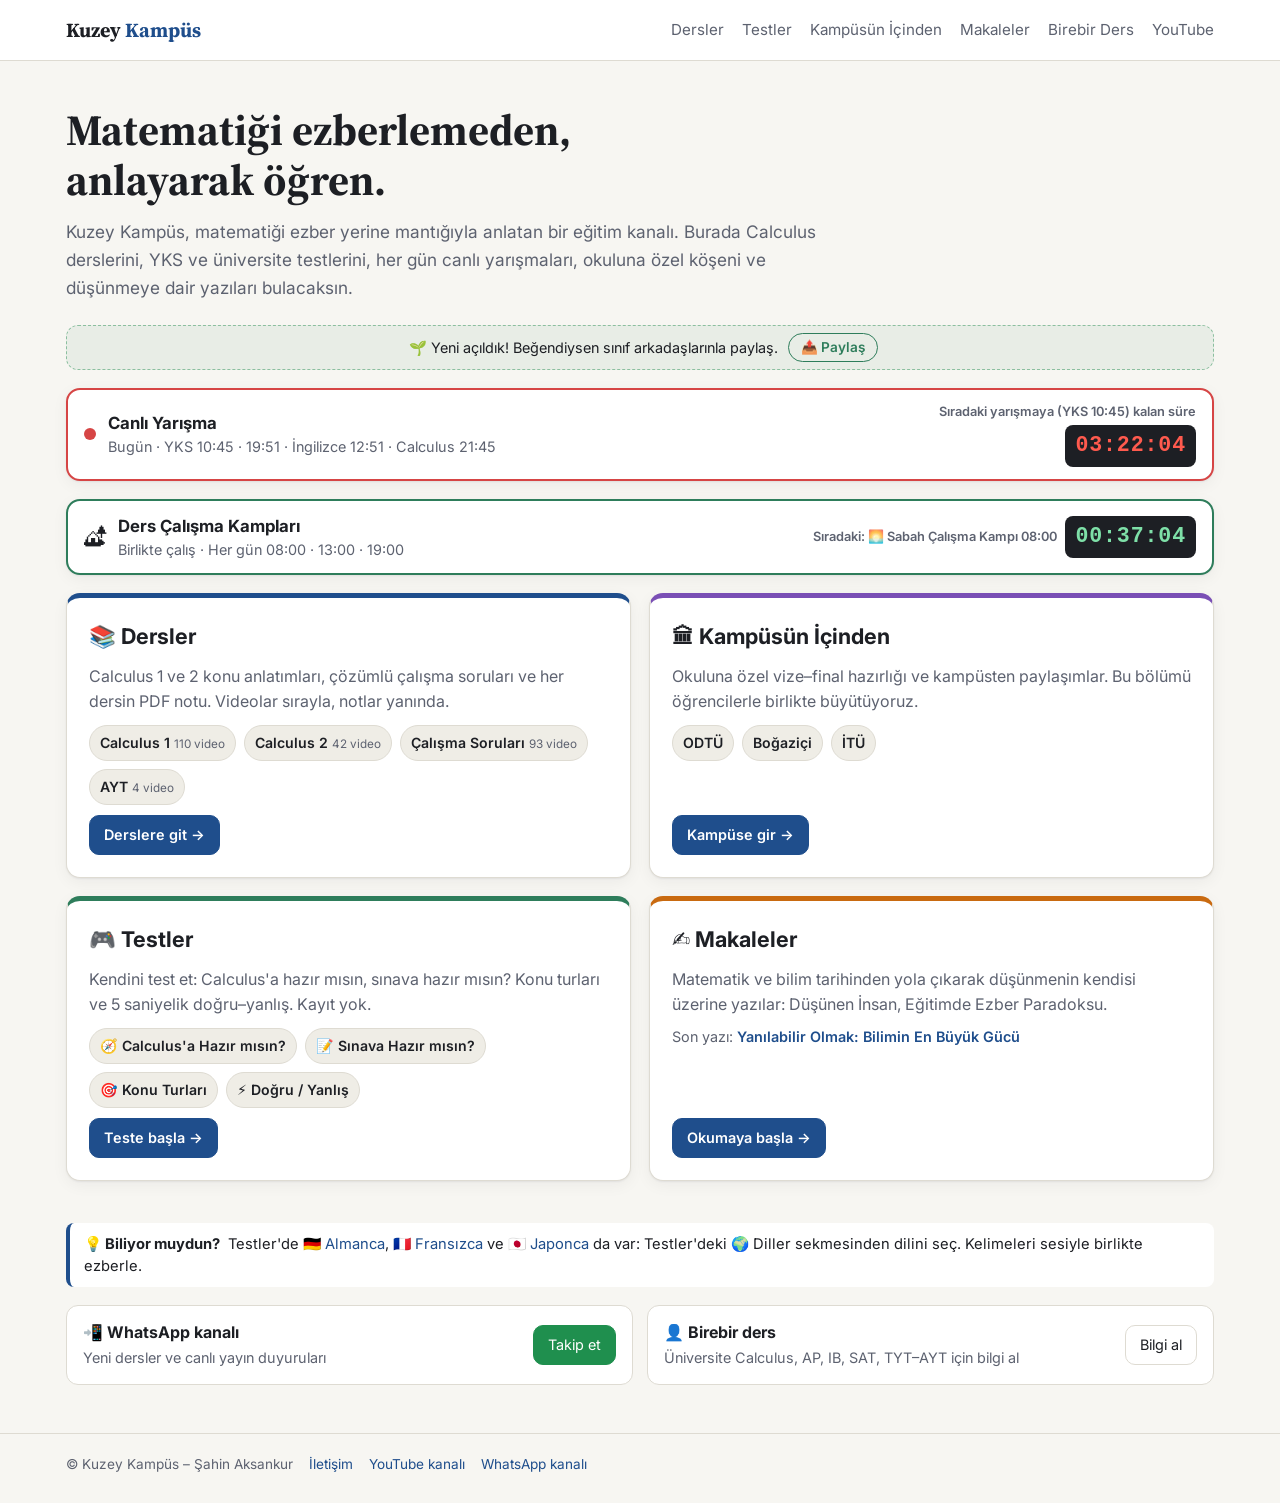
==== index.html @ 6cb47317 "YKS İşçi ve Havuz Problemleri yayında (40'ar soru, 7'şer Doğru/Yanlış) Co-Authored-By: Claude Opus 5" ====
<!doctype html>
<html lang="tr">
<head>
  <meta charset="utf-8">
  <meta name="viewport" content="width=device-width, initial-scale=1">
  <title>Kuzey Kampüs – Matematiği Anlayarak Öğren</title>
  <meta name="description" content="Matematiği ezberlemeden, anlayarak öğren. Calculus 1 ve 2 konu anlatımları ve ders notları, YKS ve üniversite testleri, her gün canlı yarışmalar.">
  <link rel="preconnect" href="https://fonts.googleapis.com">
  <link rel="preconnect" href="https://fonts.gstatic.com" crossorigin>
  <link href="https://fonts.googleapis.com/css2?family=Inter:wght@400;600;700&family=Source+Serif+4:wght@600;700&display=swap" rel="stylesheet">
  <link rel="stylesheet" href="assets/style.css?v=202611281031">
</head>
<body>
  <header class="topbar">
    <div class="wrap">
      <a class="brand" href="index.html">Kuzey <span>Kampüs</span></a>
      <nav class="nav">
        <a href="dersler.html">Dersler</a>
        <a href="oyun.html">Testler</a>
        <a href="kampus.html"><span class="nav-uzun">Kampüsün İçinden</span><span class="nav-kisa">Kampüs</span></a>
        <a href="makaleler.html">Makaleler</a>
        <a href="iletisim.html">Birebir Ders</a>
        <a data-yt href="#" target="_blank" rel="noopener" class="nav-yt">YouTube</a>
      </nav>
    </div>
  </header>

  <main class="wrap">
    <section class="ana-ozet">
      <h1>Matematiği ezberlemeden,<br>anlayarak öğren.</h1>
      <p>Kuzey Kampüs, matematiği ezber yerine mantığıyla anlatan bir eğitim kanalı. Burada Calculus derslerini, YKS ve üniversite testlerini, her gün canlı yarışmaları, okuluna özel köşeni ve düşünmeye dair yazıları bulacaksın.</p>
    </section>

    <div class="davet-serit">
      <span>🌱 Yeni açıldık! Beğendiysen sınıf arkadaşlarınla paylaş.</span>
      <button type="button" class="davet-paylas" data-paylas="https://kuzeykampuscalculus.com/" data-paylas-metin="Kuzey Kampüs: matematiği ezberlemeden, anlayarak öğren. Dersler, testler ve her gün canlı yarışma.">📤 Paylaş</button>
    </div>

    <a class="canli-serit" href="canli.html" data-canli-serit hidden></a>
    <a class="kamp-serit" href="kamp.html" data-kamp-serit hidden></a>

    <div class="ana-bolumler">
      <section class="ana-bolum" style="--renk:#1f4e8c">
        <h2>📚 Dersler</h2>
        <p>Calculus 1 ve 2 konu anlatımları, çözümlü çalışma soruları ve her dersin PDF notu. Videolar sırayla, notlar yanında.</p>
        <div class="ana-baglar" id="ana-dersler">
          <a href="ders.html?liste=calc1">Calculus 1</a><a href="ders.html?liste=calc2">Calculus 2</a><a href="ders.html?liste=calc1-soru">Çalışma Soruları</a>
        </div>
        <a class="btn primary" href="dersler.html">Derslere git →</a>
      </section>
      <section class="ana-bolum" style="--renk:#7a4fb5">
        <h2>🏛 Kampüsün İçinden</h2>
        <p>Okuluna özel vize–final hazırlığı ve kampüsten paylaşımlar. Bu bölümü öğrencilerle birlikte büyütüyoruz.</p>
        <div class="ana-baglar"><a href="kampus.html">ODTÜ</a><a href="kampus.html">Boğaziçi</a><a href="kampus.html">İTÜ</a></div>
        <a class="btn primary" href="kampus.html">Kampüse gir →</a>
      </section>
      <section class="ana-bolum" style="--renk:#2e7d5b">
        <h2>🎮 Testler</h2>
        <p>Kendini test et: Calculus'a hazır mısın, sınava hazır mısın? Konu turları ve 5 saniyelik doğru–yanlış. Kayıt yok.</p>
        <div class="ana-baglar"><a href="oyun.html">🧭 Calculus'a Hazır mısın?</a><a href="oyun.html">📝 Sınava Hazır mısın?</a><a href="oyun.html">🎯 Konu Turları</a><a href="oyun.html#dy-tum">⚡ Doğru / Yanlış</a></div>
        <a class="btn primary" href="oyun.html">Teste başla →</a>
      </section>
      <section class="ana-bolum" style="--renk:#c96a10">
        <h2>✍️ Makaleler</h2>
        <p>Matematik ve bilim tarihinden yola çıkarak düşünmenin kendisi üzerine yazılar: Düşünen İnsan, Eğitimde Ezber Paradoksu.</p>
        <p class="ana-son">Son yazı: <a href="makaleler/dusunen-insan-13.html">Yanılabilir Olmak: Bilimin En Büyük Gücü</a></p>
        <a class="btn primary" href="makaleler.html">Okumaya başla →</a>
      </section>
    </div>

    <p class="ipucu" data-ipucu hidden></p>

    <div class="ana-alt">
      <div class="ana-mini" data-wa-kanal-kutu hidden>
        <div><strong>📲 WhatsApp kanalı</strong><p>Yeni dersler ve canlı yayın duyuruları</p></div>
        <a class="btn wa" data-wa-kanal href="#" target="_blank" rel="noopener">Takip et</a>
      </div>
      <div class="ana-mini">
        <div><strong>👤 Birebir ders</strong><p>Üniversite Calculus, AP, IB, SAT, TYT–AYT için bilgi al</p></div>
        <a class="btn" href="iletisim.html">Bilgi al</a>
      </div>
    </div>
  </main>

  <footer>
    <div class="wrap">
      <span>© Kuzey Kampüs – Şahin Aksankur</span>
      <span class="sayac" data-sayac hidden aria-hidden="true">👁 <span></span></span>
      <a href="iletisim.html">İletişim</a>
      <a data-yt href="#" target="_blank" rel="noopener">YouTube kanalı</a>
      <a data-wa-kanal href="#" target="_blank" rel="noopener" hidden>WhatsApp kanalı</a>
    </div>
  </footer>

  <script src="assets/config.js?v=202611281031"></script>
  <script src="assets/app.js?v=202611281031"></script>
  <script src="assets/canli-takvim.js?v=202611281031"></script>
  <script src="assets/kamp-takvim.js?v=202611281031"></script>
  <!-- Ziyaretçi sayımı: GoatCounter (çerezsiz, kişisel veri yok; yerelde saymaz) -->
  <script data-goatcounter="https://kuzeykampus.goatcounter.com/count" async src="//gc.zgo.at/count.js"></script>
</body>
</html>
---- assets/style.css ----
:root {
  --bg: #f7f6f2;
  --surface: #ffffff;
  --surface-2: #efede6;
  --text: #1d1f24;
  --muted: #5d6270;
  --border: #dedbd2;
  --accent: #1f4e8c;
  --accent-soft: #e3ebf6;
  --accent-text: #ffffff;
  --radius: 14px;
  --shadow: 0 1px 2px rgba(20, 24, 33, 0.06), 0 4px 16px rgba(20, 24, 33, 0.05);
  --font: "Inter", system-ui, -apple-system, "Segoe UI", Roboto, sans-serif;
  --serif: "Source Serif 4", Georgia, serif;
}

@media (prefers-color-scheme: dark) {
  :root:not([data-theme="light"]) {
    --bg: #14161b;
    --surface: #1c1f26;
    --surface-2: #252932;
    --text: #e8e9ec;
    --muted: #9aa0ad;
    --border: #2f343e;
    --accent: #7fa8e6;
    --accent-soft: #233149;
    --accent-text: #0f1420;
    --shadow: none;
  }
}

* { box-sizing: border-box; }

html, body { margin: 0; }

body {
  background: var(--bg);
  color: var(--text);
  font-family: var(--font);
  font-size: 16px;
  line-height: 1.55;
  -webkit-font-smoothing: antialiased;
}

a { color: var(--accent); text-decoration: none; }
a:hover { text-decoration: underline; }

.wrap { max-width: 1180px; margin: 0 auto; padding: 0 16px; }

/* Üst menü */
.topbar {
  border-bottom: 1px solid var(--border);
  background: var(--surface);
  position: sticky; top: 0; z-index: 10;
}
.topbar .wrap { display: flex; align-items: center; gap: 16px; height: 60px; }
.brand { font-family: var(--serif); font-weight: 700; font-size: 1.25rem; color: var(--text); }
.brand:hover { text-decoration: none; }
.brand span { color: var(--accent); }
.nav { margin-left: auto; display: flex; gap: 18px; font-size: 0.95rem; }
.nav a { color: var(--muted); }
.nav a:hover, .nav a.active { color: var(--text); text-decoration: none; }

/* Ana sayfa */
.hero { padding: 56px 0 32px; }
.hero h1 { font-family: var(--serif); font-size: clamp(2rem, 4vw, 2.8rem); line-height: 1.15; margin: 0 0 12px; }
.hero p { color: var(--muted); font-size: 1.1rem; max-width: 640px; margin: 0; }

.section-title { font-size: 0.8rem; letter-spacing: 0.08em; text-transform: uppercase; color: var(--muted); margin: 32px 0 12px; }

.cards { display: grid; grid-template-columns: repeat(auto-fill, minmax(260px, 1fr)); gap: 16px; padding-bottom: 48px; }
.card {
  display: flex; flex-direction: column; gap: 8px;
  background: var(--surface); border: 1px solid var(--border); border-radius: var(--radius);
  padding: 20px; box-shadow: var(--shadow); color: var(--text);
}
a.card:hover { text-decoration: none; border-color: var(--accent); }
.card h3 { margin: 0; font-size: 1.15rem; }
.card p { margin: 0; color: var(--muted); font-size: 0.95rem; }
.card .meta { margin-top: auto; padding-top: 8px; font-size: 0.85rem; color: var(--muted); }
.card.soon { opacity: 0.6; }
.badge {
  align-self: flex-start; font-size: 0.75rem; font-weight: 600; padding: 2px 8px; border-radius: 999px;
  background: var(--accent-soft); color: var(--accent);
}

/* Ders sayfası */
.course-head { padding: 28px 0 16px; }
.course-head h1 { font-family: var(--serif); margin: 0 0 6px; font-size: clamp(1.5rem, 3vw, 2rem); }
.course-head p { margin: 0; color: var(--muted); }

.layout { display: grid; grid-template-columns: minmax(0, 1fr) 360px; gap: 24px; padding-bottom: 48px; align-items: start; }
@media (max-width: 900px) { .layout { grid-template-columns: minmax(0, 1fr); } }

.player {
  position: relative; width: 100%; aspect-ratio: 16 / 9; background: #000; border-radius: var(--radius); overflow: hidden;
}
.player iframe { position: absolute; inset: 0; width: 100%; height: 100%; border: 0; }

.now { margin: 16px 0 8px; }
.now h2 { margin: 0 0 4px; font-size: 1.2rem; line-height: 1.35; }
.now .sub { color: var(--muted); font-size: 0.9rem; }

.controls { display: flex; gap: 8px; flex-wrap: wrap; margin: 12px 0 20px; }
.btn {
  display: inline-flex; align-items: center; gap: 6px; border: 1px solid var(--border); background: var(--surface);
  color: var(--text); border-radius: 10px; padding: 8px 14px; font: inherit; font-size: 0.9rem; cursor: pointer;
}
.btn:hover { border-color: var(--accent); text-decoration: none; }
.btn:disabled { opacity: 0.4; cursor: default; }
.btn.primary { background: var(--accent); color: var(--accent-text); border-color: var(--accent); }

.pdf-box { background: var(--surface); border: 1px solid var(--border); border-radius: var(--radius); overflow: hidden; }
.pdf-box header { display: flex; align-items: center; gap: 8px; padding: 12px 16px; border-bottom: 1px solid var(--border); flex-wrap: wrap; }
.pdf-box header strong { margin-right: auto; }
.pdf-frame { width: 100%; height: 75vh; min-height: 420px; border: 0; display: block; background: var(--surface-2); }
.pdf-view { overflow-y: auto; padding: 12px; -webkit-overflow-scrolling: touch; }
@media (max-width: 600px) { .pdf-view { padding: 6px; height: 70vh; min-height: 360px; } }
.pdf-page { background: #fff; margin: 0 auto 12px; max-width: 900px; box-shadow: 0 1px 3px rgba(0,0,0,.12); }
.pdf-page canvas { display: block; width: 100%; height: auto; }
.pdf-loading { padding: 24px 16px; color: var(--muted); }
.pdf-empty { padding: 24px 16px; color: var(--muted); }
.tab { border: 1px solid var(--border); background: transparent; color: var(--muted); border-radius: 8px; padding: 4px 10px; font: inherit; font-size: 0.85rem; cursor: pointer; }
.tab.active { background: var(--accent-soft); color: var(--accent); border-color: transparent; }

.sidebar { background: var(--surface); border: 1px solid var(--border); border-radius: var(--radius); overflow: hidden; position: sticky; top: 76px; }
@media (max-width: 900px) { .sidebar { position: static; } }
.sidebar .search { padding: 12px; border-bottom: 1px solid var(--border); }
.sidebar input {
  width: 100%; padding: 9px 12px; border-radius: 10px; border: 1px solid var(--border);
  background: var(--bg); color: var(--text); font: inherit; font-size: 0.95rem;
}
.sidebar .count { font-size: 0.8rem; color: var(--muted); margin-top: 8px; }
.list { list-style: none; margin: 0; padding: 0; max-height: calc(100vh - 220px); overflow-y: auto; }
@media (max-width: 900px) { .list { max-height: 420px; } }
.list li button {
  width: 100%; text-align: left; display: grid; grid-template-columns: 34px 1fr; gap: 8px; align-items: start;
  background: transparent; border: 0; border-bottom: 1px solid var(--border); padding: 10px 12px;
  color: var(--text); font: inherit; font-size: 0.9rem; cursor: pointer; line-height: 1.4;
}
.list li button:hover { background: var(--surface-2); }
.list li button.active { background: var(--accent-soft); }
.list .num { color: var(--muted); font-variant-numeric: tabular-nums; font-size: 0.8rem; padding-top: 2px; }
.list .pdf-dot { display: inline-block; margin-left: 6px; font-size: 0.7rem; color: var(--accent); font-weight: 600; }

.notice { background: var(--surface); border: 1px dashed var(--border); border-radius: var(--radius); padding: 24px; color: var(--muted); margin-bottom: 48px; }

/* İletişim sayfası */
.cards.services { padding-bottom: 8px; }
.contact-layout { display: grid; grid-template-columns: minmax(0, 1fr) 320px; gap: 24px; padding-bottom: 56px; align-items: start; }
@media (max-width: 900px) { .contact-layout { grid-template-columns: minmax(0, 1fr); } }
.contact-form { background: var(--surface); border: 1px solid var(--border); border-radius: var(--radius); padding: 24px; display: grid; gap: 16px; box-shadow: var(--shadow); }
.contact-form .row { display: grid; grid-template-columns: 1fr 1fr; gap: 16px; }
@media (max-width: 600px) { .contact-form .row { grid-template-columns: 1fr; } }
.contact-form label { display: grid; gap: 6px; font-size: 0.9rem; font-weight: 600; }
.contact-form input, .contact-form select, .contact-form textarea {
  width: 100%; padding: 10px 12px; border-radius: 10px; border: 1px solid var(--border);
  background: var(--bg); color: var(--text); font: inherit; font-weight: 400; font-size: 0.95rem;
}
.contact-form textarea { resize: vertical; }
.contact-form input:focus, .contact-form select:focus, .contact-form textarea:focus { outline: 2px solid var(--accent); outline-offset: 1px; border-color: transparent; }
.btn.big { justify-self: start; padding: 11px 20px; font-size: 1rem; font-weight: 600; }
.form-note { margin: 0; font-size: 0.85rem; color: var(--muted); }
.form-error { margin: 0; color: #c0392b; font-size: 0.9rem; }
.contact-side { display: grid; gap: 16px; }
.btn.wa { background: #1f8f4e; border-color: #1f8f4e; color: #fff; align-self: flex-start; margin-top: 4px; }

.cta { background: var(--accent-soft); border-radius: var(--radius); padding: 24px; display: flex; gap: 16px; align-items: center; justify-content: space-between; flex-wrap: wrap; margin-bottom: 48px; }
.cta h3 { margin: 0 0 4px; }
.cta p { margin: 0; color: var(--muted); }
.cta.wa-cta { margin-bottom: 16px; }
.btn.wa.big { margin-top: 0; align-self: center; }
[hidden] { display: none !important; }

footer { border-top: 1px solid var(--border); color: var(--muted); font-size: 0.85rem; }
footer .wrap { padding-top: 20px; padding-bottom: 28px; display: flex; gap: 16px; flex-wrap: wrap; }

/* Yazılar: liste sayfası */
.series-wrap { display: grid; gap: 12px; max-width: 820px; padding-bottom: 56px; }
.series { background: var(--surface); border: 1px solid var(--border); border-radius: var(--radius); box-shadow: var(--shadow); overflow: hidden; scroll-margin-top: 76px; }
.series summary { display: flex; align-items: center; gap: 12px; padding: 18px 20px; cursor: pointer; list-style: none; }
.series summary::-webkit-details-marker { display: none; }
.series summary::after { content: ""; width: 9px; height: 9px; border-right: 2px solid var(--muted); border-bottom: 2px solid var(--muted); transform: rotate(45deg); margin: -4px 4px 0 0; transition: transform 0.15s; }
.series[open] summary::after { transform: rotate(225deg); margin-top: 4px; }
.series summary:hover { background: var(--surface-2); }
.series summary:focus-visible { outline: 2px solid var(--accent); outline-offset: -2px; }
.series-name { font-family: var(--serif); font-weight: 700; font-size: 1.2rem; }
.series-count { margin-left: auto; font-size: 0.85rem; color: var(--muted); white-space: nowrap; }
.series-desc { margin: 0; padding: 0 20px 12px; color: var(--muted); font-size: 0.95rem; }
.series-list { list-style: none; margin: 0; padding: 0; border-top: 1px solid var(--border); }
.series-list a { display: grid; grid-template-columns: 44px minmax(0, 1fr) auto; gap: 10px; align-items: baseline; padding: 12px 20px; border-bottom: 1px solid var(--border); color: var(--text); }
.series-list li:last-child a { border-bottom: 0; }
.series-list a:hover { background: var(--surface-2); text-decoration: none; }
.series-list .num { color: var(--muted); font-variant-numeric: tabular-nums; font-size: 0.85rem; }
.series-list .t { font-weight: 600; }
.series-list .d { color: var(--muted); font-size: 0.85rem; white-space: nowrap; }
@media (max-width: 600px) {
  .series-list a { grid-template-columns: 36px minmax(0, 1fr); }
  .series-list .d { grid-column: 2; }
}

/* Yazılar: yazı sayfası */
.article { max-width: 700px; margin: 0 auto; padding: 40px 0 56px; }
.article-series { font-size: 0.8rem; letter-spacing: 0.08em; text-transform: uppercase; font-weight: 600; }
.article-head h1 { font-family: var(--serif); font-size: clamp(1.9rem, 4.5vw, 2.6rem); line-height: 1.15; margin: 10px 0 12px; text-wrap: balance; }
.article-meta { color: var(--muted); font-size: 0.9rem; margin: 0 0 32px; padding-bottom: 24px; border-bottom: 1px solid var(--border); }
.prose { font-family: var(--serif); font-size: 1.15rem; line-height: 1.75; }
.prose p { margin: 0 0 1.1em; }
.prose h2 { font-family: var(--font); font-size: 1.35rem; line-height: 1.3; margin: 2em 0 0.7em; }
.prose h3 { font-family: var(--font); font-size: 1.05rem; line-height: 1.4; margin: 1.6em 0 0.6em; }
.prose blockquote { margin: 1.2em 0; padding: 4px 0 4px 20px; border-left: 3px solid var(--accent); font-style: italic; }
.prose blockquote p { margin: 0; }
.prose ul, .prose ol { margin: 0 0 1.1em; padding-left: 1.4em; }
.prose li { margin: 0.2em 0; }
.prose strong { font-weight: 700; }
.article-origin { color: var(--muted); font-size: 0.9rem; margin: 40px 0 0; padding-top: 20px; border-top: 1px solid var(--border); }
.related { margin-top: 20px; background: var(--accent-soft); border-radius: var(--radius); padding: 16px 20px; display: grid; gap: 4px; }
.related-label { font-size: 0.8rem; color: var(--muted); text-transform: uppercase; letter-spacing: 0.06em; }
.related a { font-weight: 600; }
.prevnext { display: grid; grid-template-columns: 1fr 1fr; gap: 12px; margin-top: 24px; }
.pn { display: grid; gap: 2px; border: 1px solid var(--border); border-radius: var(--radius); padding: 14px 16px; background: var(--surface); color: var(--text); font-weight: 600; font-size: 0.95rem; }
.pn span { color: var(--muted); font-weight: 400; font-size: 0.8rem; }
.pn.next { text-align: right; }
.pn:hover { border-color: var(--accent); text-decoration: none; }
@media (max-width: 600px) { .prevnext { grid-template-columns: 1fr; } .pn.next { text-align: left; } }

/* Dar ekranda menü: marka üstte, bağlantılar altta tek satır */
.brand, .nav a { white-space: nowrap; }
@media (max-width: 600px) {
  .topbar .wrap { flex-wrap: wrap; height: auto; padding-top: 10px; gap: 4px 16px; }
  .nav { margin-left: 0; width: 100%; gap: 8px; justify-content: space-between; overflow-x: auto; padding-bottom: 10px; font-size: 0.9rem; }
}

/* Makaleler: yazar katmanı (iç içe akordiyon) */
.author { background: var(--surface); border: 1px solid var(--border); border-radius: var(--radius); box-shadow: var(--shadow); overflow: hidden; scroll-margin-top: 76px; }
.author > summary { display: flex; align-items: center; gap: 12px; padding: 20px; cursor: pointer; list-style: none; }
.author > summary::-webkit-details-marker { display: none; }
.author > summary::after { content: ""; width: 10px; height: 10px; border-right: 2px solid var(--muted); border-bottom: 2px solid var(--muted); transform: rotate(45deg); margin: -4px 4px 0 0; transition: transform 0.15s; }
.author[open] > summary::after { transform: rotate(225deg); margin-top: 4px; }
.author > summary:hover { background: var(--surface-2); }
.author > summary:focus-visible { outline: 2px solid var(--accent); outline-offset: -2px; }
.author-name { font-family: var(--serif); font-weight: 700; font-size: 1.4rem; }
.author-series { display: grid; gap: 10px; padding: 0 12px 12px; border-top: 1px solid var(--border); padding-top: 12px; background: var(--bg); }
.author-series .series { box-shadow: none; }
.series-empty { margin: 0; padding: 14px 20px 18px; border-top: 1px solid var(--border); color: var(--muted); font-size: 0.95rem; }

/* Oyun */
.oyun { padding-bottom: 56px; }
button.card.oyun-konu { font: inherit; text-align: left; cursor: pointer; }
button.card.oyun-konu:hover { border-color: var(--accent); }
.oyun-toplam { color: var(--muted); margin: 4px 0 24px; }
#oyun-giris .section-title:first-of-type { margin-top: 8px; }
.oyun-toplam:empty { display: none; }
#oyun-soru, #oyun-sonuc { max-width: 720px; margin: 0 auto; padding-top: 28px; }
.oyun-ust { display: flex; justify-content: space-between; gap: 12px; flex-wrap: wrap; color: var(--muted); font-size: 0.95rem; }
.oyun-puan strong { color: var(--accent); }
.oyun-bar { height: 6px; background: var(--surface-2); border-radius: 999px; margin: 10px 0 18px; overflow: hidden; }
.oyun-bar > div { height: 100%; width: 0; background: var(--accent); transition: width 0.3s; }
.oyun-kart { background: var(--surface); border: 1px solid var(--border); border-radius: var(--radius); box-shadow: var(--shadow); padding: 24px; display: grid; gap: 16px; }
.oyun-metin { font-size: clamp(1.25rem, 4.5vw, 1.6rem); line-height: 1.5; margin: 0; font-weight: 600; overflow-wrap: anywhere; }
.oyun-metin sub, .oyun-secenek sub { font-size: 0.65em; }
.oyun-secenekler { display: grid; gap: 10px; }
.oyun-secenek {
  font: inherit; font-size: 1.1rem; text-align: left; padding: 14px 16px; border-radius: 12px; cursor: pointer;
  border: 2px solid var(--border); background: var(--bg); color: var(--text); line-height: 1.4; overflow-wrap: anywhere;
}
.oyun-secenek:hover:not(:disabled) { border-color: var(--accent); }
.oyun-secenek:disabled { cursor: default; opacity: 0.6; }
.oyun-secenek.dogru { border-color: #2e8b57; background: rgba(46, 139, 87, 0.12); opacity: 1; }
.oyun-secenek.yanlis { border-color: #c0392b; background: rgba(192, 57, 43, 0.10); opacity: 1; }
.oyun-aciklama { margin: 0; padding: 12px 14px; border-radius: 10px; line-height: 1.5; }
.oyun-aciklama.iyi { background: rgba(46, 139, 87, 0.12); }
.oyun-aciklama.kotu { background: var(--accent-soft); }
.oyun-sonuc { text-align: center; justify-items: center; }
.oyun-sonuc p { margin: 0; }
.oyun-sonuc-baslik { font-family: var(--serif); font-size: 1.8rem; font-weight: 700; }
.oyun-sonuc-puan { font-size: 1.4rem; color: var(--muted); }
.oyun-sonuc-puan strong { font-size: 3.2rem; color: var(--accent); }
.oyun-rekor { color: var(--accent); font-weight: 600; }
.oyun-rekor:empty { display: none; }
.oyun-dugmeler { display: flex; gap: 10px; flex-wrap: wrap; justify-content: center; margin-top: 8px; }
.oyun-ust { align-items: center; }
.oyun-sure {
  min-width: 52px; height: 52px; border-radius: 999px; display: inline-flex; align-items: center; justify-content: center;
  font-size: 1.5rem; font-weight: 700; font-variant-numeric: tabular-nums; color: var(--accent);
  background: var(--accent-soft); border: 2px solid var(--accent);
}
.oyun-sure.uyari { color: #fff; background: #e67e22; border-color: #e67e22; animation: oyun-yanip 0.6s steps(2, start) infinite; }
.oyun-sure.az { color: #fff; background: #c0392b; border-color: #c0392b; animation: oyun-yanip 0.4s steps(2, start) infinite; }
@keyframes oyun-yanip { to { opacity: 0.35; } }
@media (prefers-reduced-motion: reduce) { .oyun-sure.uyari, .oyun-sure.az { animation: none; } }
.oyun-seviyeler { display: grid; grid-template-columns: repeat(3, minmax(0, 1fr)); gap: 10px; max-width: 560px; }
.oyun-seviye {
  font: inherit; cursor: pointer; display: grid; gap: 2px; justify-items: center; padding: 12px 8px; border-radius: 12px;
  border: 2px solid var(--border); background: var(--surface); color: var(--text);
}
.oyun-seviye span { font-size: 0.85rem; color: var(--muted); }
.oyun-seviye:hover { border-color: var(--accent); }
.oyun-seviye.secili { border-color: var(--accent); background: var(--accent-soft); }
.oyun-seviye.secili strong { color: var(--accent); }
.oyun-kacan { margin-top: 20px; display: grid; gap: 12px; }
.oyun-kacan h3 { margin: 0; font-size: 1.1rem; }
.oyun-kacan-soru { background: var(--surface); border: 1px solid var(--border); border-radius: 12px; padding: 14px 16px; display: grid; gap: 6px; }
.oyun-kacan-soru p { margin: 0; line-height: 1.5; }
.oyun-kacan-soru .s { font-weight: 600; }
.oyun-kacan-soru .a { color: var(--muted); font-size: 0.95rem; }
.oyun-kacan-soru .etiket { font-size: 0.75rem; font-weight: 600; padding: 2px 8px; border-radius: 999px; background: rgba(192, 57, 43, 0.12); color: #c0392b; margin-left: 4px; }
.oyun-ust { flex-wrap: nowrap; }
.oyun-ust > span:first-child { flex: 1 1 auto; min-width: 0; }
@media (max-width: 380px) { .oyun-ust { font-size: 0.85rem; gap: 8px; } .oyun-sure { min-width: 44px; height: 44px; font-size: 1.25rem; } }
.sinir { display: inline-flex; flex-direction: column; vertical-align: middle; font-size: 0.65em; line-height: 1.05; margin: 0 2px 0 1px; text-align: left; }
.sinir sup { font-size: 0.75em; }
.sinir .alt { order: 2; } .sinir .ust { order: 1; }
.nav-kisa { display: none; }
@media (max-width: 840px) { .nav-uzun { display: none; } .nav-kisa { display: inline; } }
.cta.oyun-cta { margin-bottom: 16px; border: 2px solid var(--accent); background: var(--surface); }
.cta.oyun-cta h3 { font-size: 1.25rem; }
.oyun-bolum-not { color: var(--muted); margin: -4px 0 14px; max-width: 640px; }
#oyun-bolumler { padding-bottom: 8px; }
.oyun-bolum { border-left: 4px solid var(--accent); }

/* Oyun: ⚡ Doğru / Yanlış */
.dy-tum { flex-direction: row; align-items: center; justify-content: space-between; gap: 12px; border: 2px dashed #e67e22; margin-bottom: 16px; }
.dy-tum p { margin: 2px 0 0; }
.btn.dy { background: #fff4e5; border-color: #e67e22; color: #a35400; font-weight: 600; justify-content: center; }
.btn.dy:hover { border-color: #c96a10; }
.oyun-bolum-dugmeler { display: grid; grid-template-columns: 1fr 1fr; gap: 8px; margin-top: 4px; }
.oyun-bolum-dugmeler .btn { justify-content: center; font-weight: 600; padding: 10px 8px; }
.oyun-bolum h3 { margin-top: 2px; }
#dy-soru { max-width: 720px; margin: 0 auto; padding-top: 28px; }
.dy-seri { font-weight: 700; color: #c0392b; }
.dy-kart {
  background: var(--surface); border: 2px solid var(--border); border-radius: var(--radius); box-shadow: var(--shadow);
  min-height: 190px; display: grid; place-items: center; padding: 20px; text-align: center; transition: background 0.15s, border-color 0.15s;
}
.dy-kart.yesil { background: rgba(46, 139, 87, 0.16); border-color: #2e8b57; }
.dy-kart.kirmizi { background: rgba(192, 57, 43, 0.14); border-color: #c0392b; }
.dy-ifade { margin: 0; font-size: clamp(1.4rem, 6vw, 1.9rem); font-weight: 700; line-height: 1.4; overflow-wrap: anywhere; }
.dy-ifade sub { font-size: 0.55em; }
.dy-not { min-height: 2.9em; margin: 10px 0 0; text-align: center; font-weight: 700; }
.dy-not.iyi { color: #2e8b57; } .dy-not.kotu { color: #c0392b; }
.dy-dugmeler { display: grid; grid-template-columns: 1fr 1fr; gap: 12px; margin-top: 10px; }
.dy-dugmeler button { font: inherit; font-size: 1.25rem; font-weight: 700; padding: 22px 8px; border-radius: 16px; border: 2px solid; cursor: pointer; touch-action: manipulation; }
.dy-dugmeler button:disabled { opacity: 0.5; cursor: default; }
/* Doğru / Yanlış düğmeleri renksiz: yeşil ve kırmızı sadece cevaptan sonra kartta görünür */
.dy-dugmeler .dy-d, .dy-dugmeler .dy-y { background: var(--surface); border-color: var(--border); color: var(--text); }
.dy-dugmeler .dy-d:hover:not(:disabled), .dy-dugmeler .dy-y:hover:not(:disabled) { border-color: var(--accent); }
.dy-dugmeler button.secildi { opacity: 1; border-color: var(--accent); border-width: 3px; }
@media (prefers-color-scheme: dark) { :root:not([data-theme="light"]) .btn.dy { background: #3a2a14; color: #f5b971; } }
.dy-alt { text-align: center; color: var(--muted); font-size: 0.9rem; margin: 12px 0 0; }

/* Oyun: dört test türü şeridi */
.oyun-hero { padding: 32px 0 20px; }
.serit { display: grid; grid-template-columns: 270px minmax(0, 1fr); gap: 14px; align-items: stretch; margin-bottom: 18px; }
.tur { border-radius: var(--radius); padding: 18px; color: #fff; display: flex; flex-direction: column; gap: 6px; }
.tur h2 { margin: 0; font-size: 1.2rem; line-height: 1.3; }
.tur p { margin: 0; opacity: 0.93; font-size: 0.92rem; line-height: 1.45; }
.tur .ozellik { margin-top: auto; font-size: 0.82rem; font-weight: 600; background: rgba(255, 255, 255, 0.2); border-radius: 999px; padding: 3px 10px; align-self: flex-start; }
.t0 { background: #6c4ab6; } .t1 { background: #1f4e8c; } .t2 { background: #2e7d5b; } .t3 { background: #c96a10; }
.secenekler { display: grid; grid-template-columns: repeat(auto-fill, minmax(160px, 1fr)); gap: 10px; align-content: start; }
.sec {
  background: var(--surface); border: 2px solid var(--border); border-radius: 12px; padding: 10px 12px;
  display: flex; flex-direction: column; gap: 2px; text-align: left; font: inherit; color: var(--text); cursor: pointer; min-height: 74px;
}
.sec small { color: var(--muted); font-size: 0.78rem; font-weight: 600; }
.sec strong { font-size: 0.98rem; line-height: 1.3; }
.sec .skor, .giris-kart .skor { color: var(--muted); font-size: 0.78rem; margin-top: 2px; display: block; }
.sec:hover { border-color: var(--accent); }
.s1 { border-left: 5px solid #1f4e8c; } .s2 { border-left: 5px solid #2e7d5b; } .s3 { border-left: 5px solid #c96a10; }
.giris-kart {
  background: var(--surface); border: 2px solid var(--border); border-left: 5px solid #6c4ab6; border-radius: 12px;
  padding: 14px 16px; display: flex; align-items: center; justify-content: space-between; gap: 14px; flex-wrap: wrap;
}
.giris-kart p { margin: 4px 0 0; color: var(--muted); font-size: 0.92rem; max-width: 560px; line-height: 1.45; }
.btn.hazirlik-btn { background: #6c4ab6; border-color: #6c4ab6; color: #fff; font-weight: 600; }
.perde[hidden] { display: none !important; }
.perde { position: fixed; inset: 0; z-index: 50; background: rgba(20, 22, 27, 0.55); display: grid; place-items: center; padding: 16px; }
.panel { background: var(--surface); color: var(--text); width: 100%; max-width: 460px; border-radius: 18px; padding: 20px; display: grid; gap: 12px; box-shadow: 0 10px 40px rgba(0, 0, 0, 0.25); }
.panel small { color: var(--muted); font-weight: 600; }
.panel h3 { margin: 0; font-size: 1.2rem; }
.panel p { margin: 0; color: var(--muted); }
.panel .oyun-seviyeler { max-width: none; }
.panel .panel-not { font-size: 0.85rem; }
.panel .btn { justify-content: center; }
@media (max-width: 760px) {
  .serit { grid-template-columns: 1fr; gap: 10px; margin-bottom: 26px; }
  .secenekler { grid-template-columns: 1fr 1fr; }
  .tur .ozellik { margin-top: 6px; }
  .perde { place-items: end center; }
}

/* Kampüsün İçinden */
.kampus { padding-bottom: 48px; }
.kampus-hedef { max-width: 760px; font-size: 1.05rem; line-height: 1.6; }
.kampus-hedef p { margin: 0 0 10px; }
.kampus-okullar { display: grid; grid-template-columns: repeat(auto-fill, minmax(260px, 1fr)); gap: 16px; margin-bottom: 28px; }
.kampus-okul { border-top: 4px solid var(--accent); }
.kampus-okul ul { margin: 4px 0 12px; padding-left: 18px; color: var(--muted); font-size: 0.95rem; line-height: 1.5; display: grid; gap: 6px; }
.kampus-okul ul strong { color: var(--text); }
.kampus-kutular { display: grid; gap: 16px; }
.kampus-kutular .cta { margin-bottom: 0; }
.kampus-not { color: var(--muted); font-size: 0.85rem; margin: 20px 0 0; }
/* Telefonda menü tek satıra sığsın: YouTube bağlantısı alttaki bölümde ve ders sayfalarında var */
@media (max-width: 700px) { .nav .nav-yt { display: none; } }
.kampus-okul .kampus-gonder { margin-top: auto; align-self: flex-start; font-weight: 600; }

/* Ana sayfa: kısa özet ve dört bölüm kutusu */
.ana-ozet { padding: 44px 0 24px; max-width: 760px; }
.ana-ozet h1 { font-family: var(--serif); font-size: clamp(2rem, 4vw, 2.7rem); line-height: 1.15; margin: 0 0 14px; }
.ana-ozet p { color: var(--muted); font-size: 1.08rem; line-height: 1.6; margin: 0; }
.ana-bolumler { display: grid; grid-template-columns: 1fr 1fr; gap: 18px; padding-bottom: 24px; }
.ana-bolum {
  background: var(--surface); border: 1px solid var(--border); border-top: 5px solid var(--renk, var(--accent));
  border-radius: var(--radius); box-shadow: var(--shadow); padding: 22px; display: flex; flex-direction: column; gap: 10px;
}
.ana-bolum h2 { margin: 0; font-size: 1.35rem; }
.ana-bolum > p { margin: 0; color: var(--muted); line-height: 1.55; }
.ana-baglar { display: flex; flex-wrap: wrap; gap: 8px; margin-top: 2px; }
.ana-baglar a { font-size: 0.88rem; font-weight: 600; padding: 6px 10px; border-radius: 999px; background: var(--surface-2); color: var(--text); border: 1px solid var(--border); }
.ana-baglar a:hover { border-color: var(--accent); text-decoration: none; }
.ana-baglar a small { color: var(--muted); font-weight: 400; }
.ana-bolum .btn { margin-top: auto; align-self: flex-start; font-weight: 600; }
.ana-bolum .ana-son { font-size: 0.9rem; }
.ana-son a { font-weight: 600; }
.ana-alt { display: grid; grid-template-columns: 1fr 1fr; gap: 14px; padding-bottom: 48px; }
.ana-mini { border: 1px solid var(--border); border-radius: 12px; padding: 14px 16px; display: flex; align-items: center; justify-content: space-between; gap: 12px; background: var(--surface); }
.ana-mini p { margin: 2px 0 0; color: var(--muted); font-size: 0.9rem; }
.ana-mini .btn.wa { margin-top: 0; align-self: center; }
@media (max-width: 760px) { .ana-bolumler, .ana-alt { grid-template-columns: 1fr; } }

/* Oyun: grafikli sorular */
.oyun-grafik { display: block; width: 100%; max-width: 420px; height: auto; margin: 14px auto 0; background: var(--surface-2); border-radius: 10px; }
.oyun-kacan-soru .oyun-grafik { max-width: 320px; margin-left: 0; }
.oyun-grafik .iz { stroke: var(--border); stroke-width: 1; }
.oyun-grafik .eksen { stroke: var(--muted); stroke-width: 1.4; }
.oyun-grafik .kesik { stroke: var(--muted); stroke-width: 1; stroke-dasharray: 4 4; }
.oyun-grafik .sayi { fill: var(--muted); font-size: 12px; paint-order: stroke; stroke: var(--surface-2); stroke-width: 3px; font-weight: 400; text-anchor: middle; font-family: var(--font); }
.oyun-grafik .harf { fill: var(--text); font-size: 15px; font-weight: 700; font-style: italic; text-anchor: middle; font-family: var(--serif); }
.oyun-grafik .egri { fill: none; stroke: var(--accent); stroke-width: 2.6; stroke-linecap: round; stroke-linejoin: round; }
.oyun-grafik .bos { fill: var(--surface-2); stroke: var(--accent); stroke-width: 2.2; }
.oyun-grafik .dolu { fill: var(--accent); }
.oyun-grafik .ek { stroke: #d9822b; stroke-width: 2.2; stroke-linecap: round; }
.oyun-grafik .ek.kesikli { stroke-dasharray: 6 5; stroke-width: 1.8; }
.oyun-grafik .yazi { fill: var(--text); font-size: 14px; font-weight: 700; font-style: italic; text-anchor: end; font-family: var(--serif); paint-order: stroke; stroke: var(--surface-2); stroke-width: 3px; }
@media (prefers-color-scheme: dark) { :root:not([data-theme="light"]) .oyun-grafik .ek { stroke: #f5b971; } }

/* Oyun: parçalı fonksiyon (süslü parantezle alt alta) */
.parcali { display: flex; width: fit-content; align-items: center; gap: 0.15em; margin: 0.1em 0 0.35em; }
.parcali .sus { font-size: 2.6em; font-weight: 300; line-height: 1; transform: scaleX(0.7); }
.parcali .satirlar { display: inline-grid; grid-template-columns: auto auto; column-gap: 0.8em; line-height: 1.35; font-size: 0.92em; }
.parcali .satirlar > span:nth-child(odd) { text-align: left; }
.oyun-grafik .egri.ek { stroke: #d9822b; stroke-width: 2; stroke-dasharray: 6 5; }
@media (prefers-color-scheme: dark) { :root:not([data-theme="light"]) .oyun-grafik .egri.ek { stroke: #f5b971; } }
.oyun-metin .nw, .oyun-kacan-soru .nw { white-space: nowrap; }

/* Testler: 🎓 Üniversite / 📘 YKS sekmeleri */
.sekmeler { display: flex; gap: 8px; margin: 0 0 20px; border-bottom: 1px solid var(--border); }
.sekmeler button { font: inherit; font-weight: 600; font-size: 1rem; padding: 10px 16px; border: 0; background: none; color: var(--muted); cursor: pointer; border-bottom: 3px solid transparent; margin-bottom: -1px; }
.sekmeler button[aria-selected="true"] { color: var(--accent); border-bottom-color: var(--accent); }
.sekmeler button:hover { color: var(--text); }
.sekmeler button:focus-visible { outline: 2px solid var(--accent); outline-offset: -2px; }
.sec .skor + .skor { margin-top: 2px; }
.oyun-pasta { background: none; }
.oyun-pasta .dilim { fill: var(--surface); stroke: var(--text); stroke-width: 1.6; stroke-linejoin: round; }
.oyun-pasta .dilim.boyali { fill: #e08a2e; }
@media (prefers-color-scheme: dark) { :root:not([data-theme="light"]) .oyun-pasta .dilim.boyali { fill: #f5b971; } }

/* 🔊 Ses düğmesi (test ekranının üstünde) */
.ses-dugme { flex: 0 0 auto; width: 40px; height: 40px; border-radius: 50%; border: 1px solid var(--border); background: var(--surface); color: var(--text); font-size: 1.1rem; line-height: 1; cursor: pointer; padding: 0; }
.ses-dugme:hover { background: var(--surface-2); }
@media (max-width: 380px) { .ses-dugme { width: 34px; height: 34px; font-size: 0.95rem; } }
.bonus-rozet { color: #b7791f; font-weight: 600; }
@media (prefers-color-scheme: dark) { :root:not([data-theme="light"]) .bonus-rozet { color: #f5c451; } }

/* 🎆 Tam doğru kutlaması */
.kutlama { position: fixed; inset: 0; z-index: 60; display: grid; place-items: center; padding: 16px; background: rgba(12, 14, 20, 0.72); animation: kutlama-gir 0.25s ease-out; }
.kutlama-fisek { position: absolute; inset: 0; width: 100%; height: 100%; }
.kutlama-kutu { position: relative; max-width: 420px; width: 100%; text-align: center; background: var(--surface); color: var(--text); border-radius: 22px; padding: 28px 22px 24px; box-shadow: 0 10px 40px rgba(0, 0, 0, 0.35); border: 3px solid #f5b700; animation: kutlama-zipla 0.6s cubic-bezier(.2, 1.6, .4, 1); }
.kutlama-yildiz { font-size: 2rem; letter-spacing: 6px; animation: kutlama-parla 1.2s ease-in-out infinite alternate; }
.kutlama-kutu h2 { font-family: var(--serif); font-size: 2.4rem; margin: 6px 0 4px; }
.kutlama-metin { font-size: 1.15rem; margin: 0 0 10px; }
.kutlama-bonus { font-size: 3.2rem; font-weight: 800; line-height: 1.1; margin: 4px 0 6px; color: #e08e00; }
.kutlama-bonus.kucuk { font-size: 2.2rem; }
.kutlama-detay { color: var(--muted); margin: 0 0 6px; }
.kutlama-not { color: var(--muted); font-size: 0.9rem; margin: 0 0 6px; }
.kutlama-kutu .btn { margin-top: 12px; }
@media (prefers-color-scheme: dark) { :root:not([data-theme="light"]) .kutlama-bonus { color: #f5c451; } }
@keyframes kutlama-gir { from { opacity: 0; } to { opacity: 1; } }
@keyframes kutlama-zipla { from { transform: scale(0.6); opacity: 0; } to { transform: scale(1); opacity: 1; } }
@keyframes kutlama-parla { from { transform: scale(1); filter: brightness(1); } to { transform: scale(1.15); filter: brightness(1.3); } }
@media (prefers-reduced-motion: reduce) { .kutlama, .kutlama-kutu, .kutlama-yildiz { animation: none; } }

/* Üst üste kesir (YKS bölme soruları): <span class="kesir"><span>pay</span><span>payda</span></span> */
.kesir { display: inline-flex; flex-direction: column; vertical-align: middle; text-align: center; font-size: 0.85em; line-height: 1.2; margin: 0 0.12em; }
.kesir > span { padding: 0 0.15em; }
.kesir > span:first-child { border-bottom: 0.08em solid currentColor; }
/* Merdiven kesir: ortadaki ana çizgi iç kesirlerden belirgin biçimde uzun ve kalın */
.kesir.buyuk { font-size: 1em; margin: 0 0.15em; }
.kesir.buyuk > span { display: block; text-align: center; white-space: nowrap; padding: 0.12em 0.6em; }
.kesir.buyuk > span:first-child { border-bottom-width: 0.14em; }
.kesir.buyuk .kesir { font-size: 0.8em; }
.nw { white-space: nowrap; }
/* Soru içinde kendi satırında duran dizi (ör. sıralamayı bozan kesir) */
.dizi { display: block; margin: 0 0 0.35em; color: var(--accent); font-size: 0.78em; }

/* 🔁 Konu Tekrarı: seçim modu ve alttaki çubuk */
#panel-yks .serit { scroll-margin-top: 80px; }
.secim-modu .sec.tum-tekrar { display: none; }
.secim-modu #yks-konular .sec { border-style: dashed; }
.secim-modu #yks-konular .sec.secili { border-style: solid; border-color: #2e7d5b; background: color-mix(in srgb, #2e7d5b 12%, var(--surface)); }
.secim-modu #yks-konular .sec.secili strong::before { content: "✓ "; color: #2e7d5b; }
#panel-yks.secim-modu { padding-bottom: 110px; }
.tekrar-cubuk[hidden] { display: none; }
.tekrar-cubuk { position: fixed; left: 0; right: 0; bottom: 0; z-index: 40; background: var(--surface); border-top: 3px solid #2e7d5b; box-shadow: 0 -6px 24px rgba(0, 0, 0, 0.15); padding: 12px 16px calc(12px + env(safe-area-inset-bottom)); }
.tekrar-cubuk-ic { max-width: 1100px; margin: 0 auto; display: flex; flex-wrap: wrap; align-items: center; justify-content: space-between; gap: 10px 16px; }
.tekrar-not { margin: 0; font-weight: 600; font-size: 0.95rem; }
.tekrar-cubuk-dugmeler { display: flex; gap: 10px; }
#yks-tekrar-basla:disabled { opacity: 0.5; cursor: not-allowed; }
.tekrar-secenek { display: flex; flex-wrap: wrap; gap: 6px 16px; font-size: 0.92rem; }
.tekrar-secenek label { display: inline-flex; align-items: center; gap: 6px; cursor: pointer; }
.tekrar-secenek input { accent-color: #2e7d5b; width: 18px; height: 18px; }
.oyun-tekrar-not { margin: 10px 0 0; padding: 10px 12px; border-radius: 10px; background: var(--accent-soft); font-size: 0.92rem; line-height: 1.5; }
.once-not { margin: 4px 0; color: #b7791f; font-size: 0.88rem; font-weight: 600; }
@media (prefers-color-scheme: dark) { :root:not([data-theme="light"]) .once-not { color: #f5c451; } }
/* YKS konu kartlarında bölüm başlığı ("Temel Kavramlar · 2. Kısım") */
.yks-kisim { grid-column: 1 / -1; margin: 8px 0 -2px; font-size: 0.95rem; font-weight: 700; color: var(--muted); border-bottom: 1px solid var(--border); padding-bottom: 4px; }
.yks-kisim:first-child { margin-top: 0; }
.sec.tum-tekrar { grid-column: 1 / -1; min-height: 0; background: #2e7d5b; border-color: #2e7d5b; color: #fff; }
.sec.tum-tekrar:hover { background: #256b4d; border-color: #1f5c41; }
.sec.tum-tekrar small, .sec.tum-tekrar .skor { color: rgba(255, 255, 255, 0.85); }
.sec.tum-tekrar strong { font-size: 1.02rem; }
.panel .tekrar-secenek { flex-direction: column; gap: 8px; padding: 10px 12px; border-radius: 10px; background: var(--surface-2); }
.panel .tekrar-secenek[hidden] { display: none; }
.oyun-seviyeler button:disabled { opacity: 0.45; cursor: not-allowed; }

/* 🔴 Canlı Yarışma (canli.html, assets/canli.js) ve ana sayfa / Testler şeridi */
.canli-serit[hidden] { display: none !important; }
.canli-serit {
  display: flex; align-items: center; gap: 12px; flex-wrap: wrap; margin: 0 0 18px; padding: 12px 16px;
  background: var(--surface); border: 2px solid #d64545; border-radius: var(--radius); color: var(--text); box-shadow: var(--shadow);
}
.canli-serit:hover { text-decoration: none; border-color: #b83232; }
.canli-serit-ic { display: flex; flex-direction: column; flex: 1 1 220px; min-width: 0; }
.canli-serit-ic strong { font-size: 1.05rem; }
.canli-serit-program { color: var(--muted); font-size: 0.9rem; }
.canli-serit-durum { font-weight: 700; color: #c0392b; font-size: 0.95rem; }
.canli-serit.simdi { background: #c0392b; border-color: #c0392b; color: #fff; }
.canli-serit.simdi .canli-serit-program, .canli-serit.simdi .canli-serit-durum { color: #fff; }
.canli-serit.simdi .canli-nokta { background: #fff; }
.canli-nokta { width: 12px; height: 12px; border-radius: 50%; background: #d64545; flex: none; display: inline-block; animation: canli-nabiz 1.4s ease-in-out infinite; }
@keyframes canli-nabiz { 0%, 100% { opacity: 1; transform: scale(1); } 50% { opacity: 0.35; transform: scale(0.8); } }
@media (prefers-color-scheme: dark) { :root:not([data-theme="light"]) .canli-serit-durum { color: #ff8a80; } }

.canli { padding-bottom: 48px; }
.canli-lobi-kart {
  margin: 28px auto 20px; max-width: 720px; text-align: center; background: var(--surface); border: 1px solid var(--border);
  border-radius: var(--radius); box-shadow: var(--shadow); padding: 26px 20px; display: grid; gap: 10px; justify-items: center;
}
.canli-lobi-kart h1 { margin: 0; font-family: var(--serif); font-size: clamp(1.5rem, 5vw, 2.1rem); line-height: 1.2; }
.canli-etiket { margin: 0; display: inline-flex; align-items: center; gap: 8px; font-weight: 700; color: #c0392b; text-transform: uppercase; letter-spacing: 0.06em; font-size: 0.85rem; }
@media (prefers-color-scheme: dark) { :root:not([data-theme="light"]) .canli-etiket { color: #ff8a80; } }
.canli-alt { margin: 0; color: var(--muted); }
.canli-geri { margin: 6px 0; font-size: clamp(2.6rem, 12vw, 4.2rem); font-weight: 700; font-variant-numeric: tabular-nums; color: var(--accent); line-height: 1; }
.canli-geri:empty { display: none; }
.canli-geri.yakin { color: #c0392b; }
.canli-lobi-kart .canli-katil { justify-self: center; font-size: 1.1rem; padding: 14px 28px; }
.canli-katildin { margin: 0; font-weight: 600; color: #2e8b57; }
.canli-seri { margin: 0; font-weight: 700; color: #c96a10; }
.canli-qr[hidden] { display: none; }
.canli-qr { display: grid; justify-items: center; gap: 6px; color: var(--muted); font-size: 0.9rem; font-weight: 600; }
.canli-qr img { background: #fff; padding: 6px; border-radius: 10px; width: 160px; height: 160px; }
.canli-bilgi { display: grid; grid-template-columns: 1fr 1fr; gap: 16px; max-width: 920px; margin: 0 auto; }
.canli-kutu { background: var(--surface); border: 1px solid var(--border); border-radius: var(--radius); padding: 18px 20px; }
.canli-kutu h2 { margin: 0 0 10px; font-size: 1.1rem; }
.canli-program { list-style: none; margin: 0; padding: 0; display: grid; gap: 8px; }
.canli-program li { display: flex; align-items: center; gap: 12px; padding: 8px 10px; border-radius: 10px; background: var(--surface-2); }
.canli-program li.sira { outline: 2px solid #d64545; }
.canli-program li.bitti { opacity: 0.85; }
.canli-program .saat { font-weight: 700; font-variant-numeric: tabular-nums; min-width: 3.2em; }
.canli-program .ad { flex: 1; display: flex; flex-direction: column; font-weight: 600; }
.canli-program .ad small { color: var(--muted); font-weight: 400; }
.canli-program .btn { padding: 6px 14px; }
.canli-kurallar { margin: 0; padding-left: 18px; display: grid; gap: 6px; color: var(--muted); line-height: 1.5; }
.canli-kucuk { margin: 10px 0 0; color: var(--muted); font-size: 0.88rem; }
.canli-kucuk:empty { display: none; }
.canli-not { max-width: 720px; margin: 28px auto 0; text-align: center; color: var(--muted); font-size: 0.85rem; line-height: 1.5; }
#canli-soru, #canli-sonuc { max-width: 720px; margin: 0 auto; padding-top: 28px; position: relative; }
.canli-rozet { font-weight: 700; color: #c0392b; }
.canli-rozet.tekrar { color: var(--accent); }
@media (prefers-color-scheme: dark) { :root:not([data-theme="light"]) .canli-rozet:not(.tekrar) { color: #ff8a80; } }
.canli-kart { position: relative; }
.canli-secenek { display: flex; align-items: center; gap: 12px; }
.canli-secenek .harf { flex: none; width: 30px; height: 30px; border-radius: 50%; display: grid; place-items: center; background: var(--surface-2); font-weight: 700; font-size: 0.95rem; }
.canli-secenek.secildi { opacity: 1; border-color: var(--accent); border-width: 3px; }
.canli-secenek.secildi .harf { background: var(--accent); color: var(--accent-text); }
.canli-durum { margin: 0; min-height: 1.5em; font-weight: 600; color: var(--muted); }
.canli-durum.alindi { color: var(--accent); }
.canli-durum.iyi { color: #2e8b57; } .canli-durum.kotu { color: #c0392b; }
.canli-fisek { position: absolute; inset: 0; width: 100%; height: 100%; pointer-events: none; }
.canli-qr.kose { position: fixed; right: 18px; bottom: 18px; background: var(--surface); padding: 10px; border-radius: 14px; border: 1px solid var(--border); font-size: 0.75rem; }
.canli-qr.kose img { width: 110px; height: 110px; }
@media (max-width: 760px) { .canli-bilgi { grid-template-columns: 1fr; } }

/* Canlı yayın ekranı (canli.html?ekran=yayin): menü ve alt bilgi gizli, yazılar büyük */
body.yayin .topbar, body.yayin footer, body.yayin .canli-not, body.yayin .ses-dugme { display: none; }
body.yayin #canli-soru, body.yayin #canli-sonuc { max-width: 1100px; }
body.yayin .oyun-metin { font-size: clamp(1.6rem, 3.2vw, 2.6rem); }
body.yayin .canli-secenek { font-size: 1.5rem; padding: 16px 18px; }
body.yayin .canli-secenek:disabled { opacity: 1; }
body.yayin .canli-secenek .harf { width: 42px; height: 42px; font-size: 1.3rem; }
body.yayin .oyun-sure { min-width: 72px; height: 72px; font-size: 2.2rem; }
body.yayin .oyun-ust { font-size: 1.25rem; }
body.yayin .oyun-aciklama { font-size: 1.25rem; }
body.yayin .oyun-grafik { max-width: 560px; }
@media (min-width: 1200px) { body.yayin #canli-soru { padding-right: 150px; } }
/* Kalan süre: dijital saat */
.canli-saat { font-family: ui-monospace, "SF Mono", Menlo, Consolas, monospace; font-variant-numeric: tabular-nums; font-weight: 700; font-size: 1.35rem; letter-spacing: 0.04em; background: #1d1f24; color: #ff5a4e; padding: 4px 10px; border-radius: 8px; display: inline-block; }
.canli-saat.kucuk { font-size: 0.95rem; padding: 3px 8px; }
.canli-serit-durum { display: flex; flex-direction: column; align-items: flex-end; gap: 4px; }
.canli-saat-etiket { font-size: 0.8rem; color: var(--muted); font-weight: 600; }
.canli-serit.simdi .canli-saat-etiket { color: #fff; }
@media (max-width: 520px) { .canli-serit-durum { align-items: flex-start; } }
.canli-geri-etiket { margin: 4px 0 -4px; color: var(--muted); font-size: 0.85rem; font-weight: 600; text-transform: uppercase; letter-spacing: 0.05em; }
.canli-geri { font-family: ui-monospace, "SF Mono", Menlo, Consolas, monospace; }
.canli-uyari[hidden] { display: none; }
.canli-uyari { margin: 0; padding: 10px 14px; border-radius: 10px; background: #fff1e0; color: #a35400; font-weight: 700; border: 2px solid #e67e22; }
@media (prefers-color-scheme: dark) { :root:not([data-theme="light"]) .canli-uyari { background: #3a2a14; color: #f5b971; } }
.canli-serit.yakin { border-color: #e67e22; background: #fff4e5; }
.canli-serit.yakin .canli-saat-etiket { color: #a35400; }
@media (prefers-color-scheme: dark) { :root:not([data-theme="light"]) .canli-serit.yakin { background: #3a2a14; } :root:not([data-theme="light"]) .canli-serit.yakin .canli-saat-etiket { color: #f5b971; } }
/* Kaydolan öğrenciye 5 ve 1 dakika kala küçük uyarı (canli-takvim.js) */
.canli-hatirlat {
  position: fixed; left: 16px; bottom: 16px; z-index: 40; max-width: 420px; display: flex; align-items: center; gap: 10px; flex-wrap: wrap;
  background: var(--surface); color: var(--text); border: 2px solid #e67e22; border-radius: 14px; padding: 10px 12px; box-shadow: 0 6px 24px rgba(0, 0, 0, 0.18); font-size: 0.92rem;
}
.canli-hatirlat-metin { flex: 1 1 200px; font-weight: 600; }
.canli-hatirlat .btn { padding: 6px 12px; font-size: 0.88rem; }
.canli-hatirlat-kapat { font: inherit; background: none; border: 0; color: var(--muted); cursor: pointer; padding: 4px 6px; font-size: 1rem; }
@media (max-width: 520px) { .canli-hatirlat { right: 16px; max-width: none; } }
.canli-hatirlat { padding-right: 38px; }
.canli-hatirlat-kapat { position: absolute; top: 4px; right: 4px; }
/* Canlı Yarışma: sonucu paylaş penceresi */
.paylas-panel { max-height: calc(100vh - 32px); overflow-y: auto; }
.paylas-onizleme { display: block; width: 100%; max-width: 220px; aspect-ratio: 9 / 16; margin: 0 auto; border-radius: 14px; background: var(--surface-2); object-fit: contain; }
.paylas-dugmeler { display: grid; grid-template-columns: 1fr 1fr; gap: 8px; }
.paylas-dugmeler .btn { justify-content: center; font-weight: 600; margin: 0; align-self: stretch; }
.paylas-dugmeler #paylas-sistem { grid-column: 1 / -1; }

/* 🔤 İngilizce: kelime kartları ve kelime testi */
.en-giris { color: var(--muted); max-width: 820px; line-height: 1.55; margin: 0 0 18px; }
.en-alan { background: #8c2f4e; }
.en-alan-baslik { margin: 28px 0 4px; font-size: 1.15rem; }
.en-alan-not { margin: 0 0 12px; color: var(--muted); font-size: 0.92rem; }
.en-r1 { background: #2e7d5b; } .en-r2 { background: #0f7385; } .en-r3 { background: #1f4e8c; } .en-r4 { background: #6c4ab6; } .en-r5 { background: #b4581a; }
.en-gruplar { grid-template-columns: repeat(3, minmax(0, 1fr)); }
.en-grup { background: var(--surface); border: 2px solid var(--border); border-radius: 12px; padding: 10px 12px; display: flex; flex-direction: column; gap: 2px; }
.en-grup small { color: var(--muted); font-size: 0.78rem; font-weight: 600; }
.en-grup strong { font-size: 0.98rem; line-height: 1.3; }
.en-grup .skor { color: var(--muted); font-size: 0.78rem; display: block; }
.en-grup.bitti { border-color: #2e8b57; }
.en-grup.bitti strong { color: #2e8b57; }
.en-grup-dugmeler { display: grid; grid-template-columns: 1fr 1fr; gap: 6px; margin-top: auto; padding-top: 8px; }
.en-grup-dugmeler .btn { justify-content: center; padding: 8px 6px; font-size: 0.9rem; font-weight: 600; }

.en-grup-dugmeler .en-ek-btn { flex-direction: column; gap: 1px; line-height: 1.2; white-space: nowrap; }
/* Grup düğmeleri renksiz: hiçbiri öne çıkmaz. Fareyle üstüne gelince (yalnız fareli cihazlar) ve dokunurken mavi olur. */
@media (hover: hover) { .en-grup-dugmeler .btn:hover, .en-grup-dugmeler .btn:hover .en-ez-puan { background: var(--accent); border-color: var(--accent); color: var(--accent-text); } }
.en-grup-dugmeler .btn:active, .en-grup-dugmeler .btn:active .en-ez-puan { background: var(--accent); border-color: var(--accent); color: var(--accent-text); }
.en-grup-dugmeler .btn { -webkit-tap-highlight-color: transparent; }
.en-ez-puan { color: var(--muted); font-weight: 400; font-size: 0.85em; }
.en-ez-satir { display: none; }
@media (max-width: 760px) { .en-ez-puan { display: none; } .en-ez-satir { display: block; color: var(--muted); font-size: 0.8rem; font-weight: 600; } .en-ez-btn { white-space: nowrap; } }
.en-es { color: #2e8b57; } .en-zit { color: #c0392b; }
@media (prefers-color-scheme: dark) { :root:not([data-theme="light"]) .en-es { color: #6fcf97; } :root:not([data-theme="light"]) .en-zit { color: #f08a7e; } }
.kk-ez { font-size: 0.95rem; font-weight: 600; color: var(--text); background: var(--surface-2); border-radius: 999px; padding: 4px 12px; }
.kk-ez[hidden] { display: none; }
@media (max-width: 760px) {
  .en-gruplar { gap: 8px; }
  .en-grup { padding: 8px; }
  .en-grup strong { font-size: 1rem; }
  .en-uzun, .en-grup .skor { display: none; }
  .en-grup-dugmeler { grid-template-columns: 1fr 1fr; }
  .en-grup-dugmeler [data-kart], .en-grup-dugmeler .btn:not(.en-ek-btn) { grid-column: 1 / -1; }
  .en-grup-dugmeler .en-ek-btn { grid-column: auto; padding: 7px 0; font-size: 1rem; }
  .en-ek-yazi { display: none; }
  .en-grup-dugmeler .btn { padding: 7px 4px; font-size: 0.85rem; }
}
.sekmeler button { white-space: nowrap; }
@media (max-width: 460px) { .sekmeler { gap: 2px; } .sekmeler button { padding: 10px 8px; font-size: 0.95rem; } }
.en-soru { display: block; }
.en-bosluk { display: block; font-size: 1.15em; line-height: 1.5; }
.en-bosluk-tr { display: block; margin-top: 8px; font-size: 0.85em; font-weight: 400; color: var(--muted); }
.en-soru strong { font-size: 1.45em; }
.en-soru small { font-size: 0.6em; font-weight: 600; color: var(--muted); margin-left: 4px; }
.en-ornek { display: block; margin-top: 6px; color: var(--muted); }
.en-ornek em { color: var(--text); }
#kart-ekran { max-width: 620px; margin: 0 auto; padding-top: 28px; padding-bottom: 32px; }
.kart-kapat { flex: 0 0 auto; width: 40px; height: 40px; border-radius: 50%; border: 1px solid var(--border); background: var(--surface); color: var(--text); font-size: 1rem; line-height: 1; cursor: pointer; padding: 0; }
.kart-kapat:hover { background: var(--surface-2); }
.kelime-kart {
  display: grid; width: 100%; min-height: 260px; padding: 24px 20px; font: inherit; color: var(--text); cursor: pointer; text-align: center;
  background: var(--surface); border: 2px solid var(--border); border-top: 6px solid #6c4ab6; border-radius: 18px; box-shadow: var(--shadow);
  touch-action: manipulation;
}
.kelime-kart:hover { border-color: #6c4ab6; }
.kelime-kart:focus-visible { outline: 3px solid var(--accent); outline-offset: 3px; }
.kk-yuz { grid-area: 1 / 1; display: flex; flex-direction: column; align-items: center; justify-content: center; gap: 10px; }
.kk-yuz small { color: var(--muted); font-weight: 600; font-size: 0.85rem; }
.kk-on strong { font-size: clamp(2rem, 9vw, 2.8rem); line-height: 1.15; overflow-wrap: anywhere; }
.kk-ipucu { color: var(--muted); font-size: 0.85rem; }
.kk-arka strong { font-size: clamp(1.5rem, 6vw, 2rem); color: #6c4ab6; line-height: 1.25; }
.kk-arka em { font-size: 1.1rem; line-height: 1.45; }
.kk-ceviri { color: var(--muted); line-height: 1.45; }
.kelime-kart .kk-arka, .kelime-kart.cevrildi .kk-on { visibility: hidden; }
.kelime-kart.cevrildi .kk-arka { visibility: visible; }
.kelime-kart.cevrildi { background: color-mix(in srgb, #6c4ab6 7%, var(--surface)); animation: kart-don 0.28s ease-out; }
@keyframes kart-don { from { transform: rotateY(70deg); } to { transform: none; } }
@media (prefers-reduced-motion: reduce) { .kelime-kart.cevrildi { animation: none; } }
@media (prefers-color-scheme: dark) { :root:not([data-theme="light"]) .kk-arka strong { color: #b59bf0; } }
.kart-araclar { display: flex; justify-content: center; margin: 12px 0 0; min-height: 0; }
.kart-araclar .btn[hidden] { display: none; }
.kart-dugmeler { display: grid; grid-template-columns: 1fr 1fr; gap: 12px; margin-top: 12px; }
.kart-dugmeler button { font: inherit; font-size: 1.1rem; font-weight: 700; padding: 18px 8px; border-radius: 16px; border: 2px solid var(--border); background: var(--surface); color: var(--text); cursor: pointer; touch-action: manipulation; }
.kart-dugmeler button:hover { border-color: var(--accent); }
#kart-bil { border-color: #2e8b57; color: #2e8b57; }
#kart-bil:hover { background: rgba(46, 139, 87, 0.1); }
#kart-son { margin-top: 8px; }
.en-anlam { display: block; margin-top: 4px; }

/* ℹ️ Puan kuralları: teste başlarken kısa liste ve "Puanlar nasıl işler?" penceresi */
.kural-ac { font: inherit; font-size: 0.9em; font-weight: 600; color: var(--accent); background: none; border: 0; padding: 0; cursor: pointer; text-decoration: underline; text-underline-offset: 3px; }
.kural-ac:hover { text-decoration-thickness: 2px; }
.panel-kurallar { margin: 0; padding: 10px 12px 10px 12px; list-style: none; background: var(--surface-2); border-radius: 10px; display: grid; gap: 6px; font-size: 0.88rem; line-height: 1.45; color: var(--text); }
.panel-kurallar:empty { display: none; }
.kural-panel { max-width: 560px; max-height: min(88vh, 760px); max-height: min(85dvh, 760px); grid-template-rows: auto minmax(0, 1fr) auto; }
.kural-icerik { overflow-y: auto; padding-right: 4px; }
.kural-icerik h4 { margin: 14px 0 6px; font-size: 1rem; }
.kural-icerik h4:first-child { margin-top: 0; }
.kural-icerik ul { margin: 0; padding-left: 18px; display: grid; gap: 5px; color: var(--muted); line-height: 1.5; font-size: 0.93rem; }
.kural-icerik strong { color: var(--text); }
#kural-perde { z-index: 60; }

/* 🚩 Hata bildir (soru açıklamasının altında; e-posta uygulamasını açar) */
.hata-satir { display: block; margin-top: 8px; text-align: right; }
p.hata-satir { margin: 0; }
.hata-bildir { font-size: 0.8rem; font-weight: 500; color: var(--muted); text-decoration: none; padding: 3px 10px; border: 1px solid var(--border); border-radius: 999px; background: var(--surface); white-space: nowrap; }
.hata-bildir:hover, .hata-bildir:focus-visible { color: var(--text); border-color: currentColor; }

/* 🌱 Davet: ana sayfada küçük şerit, test sonucunda tek satır (açılır pencere yok) */
.davet-serit { display: flex; align-items: center; justify-content: center; gap: 10px; margin: 0 0 18px; padding: 7px 8px 7px 14px; border: 1px dashed #8bbf9f; border-radius: 12px; background: rgba(46, 125, 91, 0.07); font-size: 0.9rem; line-height: 1.35; color: var(--text); }
@media (max-width: 600px) { .davet-serit { justify-content: space-between; font-size: 0.82rem; } }
.davet-paylas { font: inherit; font-size: 0.85rem; font-weight: 600; padding: 4px 12px; border-radius: 999px; border: 1px solid #2e7d5b; background: transparent; color: #2e7d5b; cursor: pointer; white-space: nowrap; }
.davet-paylas:hover, .davet-paylas:focus-visible { background: #2e7d5b; color: #fff; }
.davet-satir { display: flex; align-items: center; justify-content: center; flex-wrap: wrap; gap: 6px 10px; margin: 4px 0 0; padding: 8px 12px; border-radius: 10px; background: rgba(46, 125, 91, 0.07); font-size: 0.9rem; color: var(--text); }
.davet-satir[hidden] { display: none; }
.davet-kapat { font: inherit; font-size: 0.85rem; line-height: 1; padding: 4px 6px; border: 0; background: transparent; color: var(--muted); cursor: pointer; }
.davet-kapat:hover { color: var(--text); }
@media (prefers-color-scheme: dark) { :root:not([data-theme="light"]) .davet-paylas { color: #7cc9a2; border-color: #7cc9a2; } :root:not([data-theme="light"]) .davet-serit { border-color: #3d6b52; } }

/* 📌 Zorlandıklarım şeridi (İngilizce sekmesinin üstünde) */
.en-zor-serit { display: flex; align-items: center; justify-content: space-between; flex-wrap: wrap; gap: 10px 16px; margin: 0 0 18px; padding: 12px 16px; border: 2px solid #d9822b; border-radius: 12px; background: rgba(217, 130, 43, 0.08); }
.en-zor-serit strong { display: block; font-size: 1.05rem; }
.en-zor-serit span { color: var(--muted); font-size: 0.9rem; }
.en-zor-dugmeler { display: flex; gap: 8px; }
.en-zor-bos { margin: 0 0 16px; color: var(--muted); font-size: 0.92rem; }

/* 👁 Ana sayfa altındaki küçük, etiketsiz sayaç */
.sayac { color: var(--muted); font-size: 0.8rem; opacity: 0.75; font-variant-numeric: tabular-nums; }
.sayac[hidden] { display: none; }

/* ✍️ Yazarak hatırla: şıklar yerine yazı kutusu */
.yaz-form { display: grid; gap: 10px; }
.yaz-ipucu { margin: 0; font-size: 1.15rem; letter-spacing: 0.08em; font-weight: 600; }
.yaz-ipucu small { letter-spacing: 0; font-weight: 400; color: var(--muted); font-size: 0.8rem; }
.yaz-satir { display: flex; gap: 8px; flex-wrap: wrap; }
.yaz-girdi { flex: 1 1 200px; min-width: 0; font: inherit; font-size: 1.15rem; padding: 12px 14px; border: 2px solid var(--border); border-radius: 12px; background: var(--surface); color: var(--text); }
.yaz-girdi:focus { outline: none; border-color: var(--accent); }
.yaz-girdi.dogru { border-color: #2e8b57; background: rgba(46, 139, 87, 0.08); }
.yaz-girdi.yanlis { border-color: #c0392b; background: rgba(192, 57, 43, 0.08); text-decoration: line-through; }
.yaz-dogru { margin: 0; font-size: 1.05rem; color: #2e8b57; }

/* 🎓 Bölüme Özel İngilizce: tek satır bölüm seçici */
.en-alan-sec { display: flex; flex-wrap: wrap; gap: 8px; margin: 0 0 16px; }
.en-alan-btn { font: inherit; font-size: 0.92rem; font-weight: 600; padding: 7px 14px; border-radius: 999px; border: 2px solid var(--border); background: var(--surface); color: var(--text); cursor: pointer; }
.en-alan-btn.secili { background: #8c2f4e; border-color: #8c2f4e; color: #fff; }
@media (hover: hover) { .en-alan-btn:not(.secili):hover { border-color: #8c2f4e; } }

/* 🎓 Bölüme Özel İngilizce şeridi: sağ taraf (seçici + seçilen bölümün grupları) */
.en-alan-icerik { display: flex; flex-direction: column; gap: 10px; min-width: 0; }
.en-alan-icerik .en-alan-not { margin: 0; }
.en-alan-icerik .en-alan-sec { margin: 0; }
.en-alan-ust { margin: 4px 0 0; font-size: 0.95rem; color: var(--muted); }
.en-alan-ust strong { color: var(--text); }

/* 💡 Biliyor muydun? (sayfa içinde küçük satır; açılır pencere değil) */
.ipucu { margin: 18px 0; padding: 10px 14px; border-left: 4px solid var(--accent); border-radius: 8px; background: var(--surface); font-size: 0.92rem; line-height: 1.5; color: var(--text); }
.ipucu[hidden] { display: none; }
.ipucu strong { margin-right: 4px; }
.oyun-sonuc .ipucu { margin: 4px 0 0; text-align: left; }

/* 🌍 Diller sekmesi: altında bayraklı dil düğmeleri (İngilizce, Almanca, Fransızca, Japonca) */
.dil-secici { display: flex; flex-wrap: wrap; gap: 8px; margin: -8px 0 18px; }
.dil-secici[hidden] { display: none; }
.dil-secici button { font: inherit; font-size: 0.95rem; font-weight: 600; padding: 8px 14px; border-radius: 999px; border: 2px solid var(--border); background: var(--surface); color: var(--text); cursor: pointer; }
.dil-secici button[aria-pressed="true"] { background: var(--accent); border-color: var(--accent); color: #fff; }
@media (hover: hover) { .dil-secici button:not([aria-pressed="true"]):hover { border-color: var(--accent); } }
@media (max-width: 460px) { .dil-secici { gap: 6px; } .dil-secici button { padding: 7px 10px; font-size: 0.88rem; } }

/* 🗾 Japonca */
.ja-r1 { background: #b3263a; } .de-r1 { background: #5c4a12; }
.ja-r2 { background: #8c1d4a; } .ja-r3 { background: #6e1f6b; } .ja-r4 { background: #4a2470; } .ja-r5 { background: #2b2f6b; }
.fr-r1 { background: #1d4f91; } .fr-r2 { background: #2b3f8c; } .fr-r3 { background: #49308a; } .fr-r4 { background: #6a2b7a; } .fr-r5 { background: #7a2445; }
.de-r2 { background: #3f5a1c; } .de-r3 { background: #1f5a4f; } .de-r4 { background: #2a3f66; } .de-r5 { background: #4a2f5c; }
.ja-okunus { display: block; font-weight: 400; font-size: 0.95em; color: var(--muted); margin: 2px 0 6px; }
.kk-okunus { display: block; font-size: 1rem; color: var(--muted); margin-top: 4px; }
.kelime-kart [lang="ja"] { font-family: "Hiragino Sans", "Hiragino Kaku Gothic ProN", "Noto Sans JP", "Yu Gothic", "Meiryo", sans-serif; }
.kelime-kart [hidden] { display: none !important; }

/* 🏕 Kuzey Kampüs Kampları (kamp.html, assets/kamp.js, assets/kamp-takvim.js) ve ana sayfa şeridi */
.kamp-serit[hidden] { display: none !important; }
.kamp-serit {
  display: flex; align-items: center; gap: 12px; flex-wrap: wrap; margin: 0 0 18px; padding: 12px 16px;
  background: var(--surface); border: 2px solid #2e7d5b; border-radius: var(--radius); color: var(--text); box-shadow: var(--shadow);
}
.kamp-serit:hover { text-decoration: none; border-color: #256b4d; }
.kamp-serit-ikon { font-size: 1.4rem; flex: none; }
.kamp-serit-durum { font-weight: 700; color: #2e7d5b; font-size: 0.95rem; display: flex; align-items: center; gap: 8px; flex-wrap: wrap; }
.kamp-serit.simdi { background: #2e7d5b; border-color: #2e7d5b; color: #fff; }
.kamp-serit.simdi .canli-serit-program, .kamp-serit.simdi .kamp-serit-durum { color: #fff; }
.kamp-saat { color: #7ee0a8; }
@media (prefers-color-scheme: dark) { :root:not([data-theme="light"]) .kamp-serit-durum { color: #7ee0a8; } }

.kamp { padding-bottom: 48px; }
.kamp-baslik { max-width: 760px; margin: 28px auto 18px; text-align: center; }
.kamp-baslik h1 { margin: 0 0 4px; font-family: var(--serif); font-size: clamp(1.6rem, 5vw, 2.3rem); line-height: 1.2; }
.kamp-alt { margin: 0 0 10px; font-weight: 700; color: #2e7d5b; }
@media (prefers-color-scheme: dark) { :root:not([data-theme="light"]) .kamp-alt { color: #7ee0a8; } }
.kamp-baslik p:last-child { margin: 0; color: var(--muted); line-height: 1.55; }
.kamp-devam[hidden] { display: none; }
.kamp-devam { max-width: 760px; margin: 0 auto 18px; padding: 12px 16px; border-radius: 12px; background: rgba(46, 125, 91, 0.12); font-weight: 600; text-align: center; }
.kamp-bolum-baslik { font-size: 1.15rem; margin: 8px 0 10px; }
.kamp-kartlar { display: grid; grid-template-columns: repeat(auto-fit, minmax(230px, 1fr)); gap: 14px; }
@media (max-width: 860px) { .kamp-kartlar { grid-template-columns: minmax(0, 1fr); } }
.kamp-kart { background: var(--surface); border: 1px solid var(--border); border-top: 4px solid #2e7d5b; border-radius: var(--radius); box-shadow: var(--shadow); padding: 16px 18px; display: grid; gap: 8px; align-content: start; }
.kamp-kart.simdi { outline: 2px solid #2e7d5b; }
.kamp-kart.bitti { opacity: 0.75; }
.kamp-kart h3 { margin: 0; font-size: 1.1rem; }
.kamp-kart p { margin: 0; }
.kamp-saatler { color: var(--muted); font-size: 0.92rem; }
.kamp-not { font-size: 0.85rem; color: #8a5a00; font-weight: 600; }
@media (prefers-color-scheme: dark) { :root:not([data-theme="light"]) .kamp-not { color: #f5b971; } }
.kamp-durum { font-weight: 700; display: flex; align-items: center; gap: 8px; flex-wrap: wrap; }
.kamp-kart .btn { justify-self: start; }
.kamp-kart details { font-size: 0.9rem; color: var(--muted); }
.kamp-kart summary { cursor: pointer; }
.kamp-plan { list-style: none; margin: 8px 0 0; padding: 0; display: grid; gap: 3px; }
.kamp-plan span { font-variant-numeric: tabular-nums; font-weight: 600; display: inline-block; min-width: 7.2em; }
.kamp-plan .su-an { color: var(--text); font-weight: 700; }
.kamp-kucuk { margin: 8px 0 0; color: var(--muted); font-size: 0.88rem; }
.kamp-ikili { display: grid; grid-template-columns: 1fr 1fr; gap: 16px; margin-top: 22px; }
@media (max-width: 760px) { .kamp-ikili { grid-template-columns: minmax(0, 1fr); } }
.kamp-kutu { background: var(--surface); border: 1px solid var(--border); border-radius: var(--radius); padding: 18px 20px; display: grid; gap: 10px; align-content: start; margin-top: 16px; }
.kamp-ikili .kamp-kutu { margin-top: 0; }
.kamp-kutu h2 { margin: 0; font-size: 1.15rem; }
.kamp-kutu p { margin: 0; line-height: 1.5; }
.kamp-sureler, .kamp-sesler { display: flex; gap: 8px; flex-wrap: wrap; }
.kamp-sure, .kamp-sesler button { font: inherit; padding: 8px 16px; border-radius: 999px; border: 2px solid var(--border); background: var(--surface-2); color: var(--text); cursor: pointer; font-weight: 600; }
.kamp-sure.secili, .kamp-sesler button.secili { border-color: #2e7d5b; background: #2e7d5b; color: #fff; }
.kamp-etiket { font-weight: 600; font-size: 0.92rem; }
.kamp-secim, .kamp-hedef-kutu input { font: inherit; padding: 9px 10px; border-radius: 10px; border: 1px solid var(--border); background: var(--surface); color: var(--text); width: 100%; max-width: 100%; }
.kamp-kutu .btn.big { justify-self: start; }
.rapor-sayilar { display: grid; grid-template-columns: repeat(5, minmax(0, 1fr)); gap: 10px; }
@media (max-width: 760px) { .rapor-sayilar { grid-template-columns: repeat(2, minmax(0, 1fr)); } }
.rapor-sayi { background: var(--surface-2); border-radius: 12px; padding: 10px 12px; display: grid; gap: 2px; }
.rapor-sayi strong { font-size: 1.15rem; }
.rapor-sayi span { color: var(--muted); font-size: 0.85rem; }
.rapor-grafik { display: grid; grid-template-columns: repeat(7, minmax(0, 1fr)); gap: 8px; align-items: end; margin-top: 6px; }
.rapor-gun { display: grid; gap: 4px; justify-items: center; font-size: 0.78rem; color: var(--muted); }
.rapor-deger { min-height: 1.2em; font-size: 0.72rem; white-space: nowrap; }
.rapor-sutun { width: 100%; max-width: 44px; height: 110px; background: var(--surface-2); border-radius: 8px; display: flex; align-items: flex-end; overflow: hidden; }
.rapor-sutun div { width: 100%; background: #2e7d5b; border-radius: 8px 8px 0 0; min-height: 0; }
.kamp-rapor h3 { margin: 8px 0 4px; font-size: 1rem; }
.rapor-hedef { list-style: none; margin: 0; padding: 0; display: grid; gap: 4px; }
.rapor-hedef span { color: var(--muted); font-variant-numeric: tabular-nums; margin-right: 6px; }

/* Çalışma ekranı: sade, dikkat dağıtmayan */
#kamp-calis, #kamp-isinma { max-width: 720px; margin: 0 auto; padding-top: 24px; }
.calis-kart { background: var(--surface); border: 1px solid var(--border); border-radius: 20px; box-shadow: var(--shadow); padding: 30px 22px; display: grid; gap: 12px; justify-items: center; text-align: center; transition: background 0.6s; }
.calis-kart.faz-mola { background: rgba(201, 106, 16, 0.08); }
.calis-kart.faz-donus { background: rgba(192, 57, 43, 0.10); border-color: #c0392b; }
.calis-kart.haber { background: rgba(46, 125, 91, 0.16); }
.calis-etiket { margin: 0; color: var(--muted); font-weight: 600; font-size: 0.92rem; }
.calis-faz { margin: 0; font-family: var(--serif); font-size: clamp(1.6rem, 6vw, 2.3rem); }
.calis-sure { margin: 0; color: var(--muted); font-size: 1rem; min-height: 1.4em; }
.calis-sure.buyuk { font-size: clamp(2.6rem, 12vw, 4rem); font-weight: 700; color: var(--accent); font-variant-numeric: tabular-nums; line-height: 1.1; }
.calis-bar[hidden] { display: none; }
.calis-bar { width: 100%; max-width: 420px; height: 6px; border-radius: 99px; background: var(--surface-2); overflow: hidden; }
.calis-bar div { height: 100%; background: #2e7d5b; opacity: 0.6; transition: width 1s linear; }
.faz-mola .calis-bar div { background: #c96a10; }
.calis-mesaj { margin: 0; color: var(--muted); max-width: 480px; line-height: 1.5; }
.calis-dugmeler { display: flex; gap: 10px; flex-wrap: wrap; justify-content: center; align-items: center; }
.calis-dugmeler:empty { display: none; }
.calis-hedef[hidden] { display: none; }
.calis-hedef { margin: 0; font-weight: 600; }
.calis-ayarlar { margin-top: 16px; background: var(--surface); border: 1px solid var(--border); border-radius: var(--radius); padding: 16px 18px; display: grid; gap: 14px; }
.calis-ayar { display: grid; gap: 8px; }
.calis-ayar input[type="range"] { width: 100%; max-width: 320px; accent-color: #2e7d5b; }
.kamp-onay { display: flex; gap: 8px; align-items: flex-start; font-size: 0.95rem; }
.kamp-onay input { margin-top: 3px; accent-color: #2e7d5b; }
.calis-ayarlar .btn { justify-self: start; }
body.calisiyor .canli-hatirlat { display: none !important; }
.ekran-panel { text-align: center; justify-items: center; }
.ekran-panel h3 { margin: 0; font-size: 1.3rem; }
.ekran-panel p { margin: 0; line-height: 1.5; }
.ekran-ikon { font-size: 2.6rem; }
#kamp-isinma .oyun-kart + .oyun-kart { margin-top: 0; }
.calis-dugmeler .kamp-yarisma { border-color: #d64545; color: #c0392b; font-weight: 600; }
@media (prefers-color-scheme: dark) { :root:not([data-theme="light"]) .calis-dugmeler .kamp-yarisma { color: #ff8a80; } }
.calis-dugmeler .kamp-kucuk { flex-basis: 100%; margin: 0; }
.kamp-kart.gece { border-top-color: #3b3f8f; }
.kamp-kart.gece.simdi { outline-color: #3b3f8f; }
.kamp-devam .btn { margin-top: 8px; }

/* ✏️ Kendini test et (ders sayfası) */
.list li button { grid-template-columns: 34px 1fr auto; }
.kt-isaret { display: inline-flex; align-items: center; justify-content: center; min-width: 22px; height: 22px; padding: 0 6px; border-radius: 11px; font-size: 0.75rem; font-weight: 700; white-space: nowrap; margin-top: 1px; }
.kt-isaret.tamam { background: #2e8b57; color: #fff; }
.kt-isaret.yarim { background: #fbe3e1; color: #b3261e; border: 1px solid #e8a39d; }
.kt-isaret.bos { border: 2px solid var(--border); background: transparent; width: 22px; min-width: 22px; padding: 0; }
.kt { background: var(--surface); border: 2px solid var(--accent); border-radius: var(--radius); padding: 16px 18px; margin: 0 0 20px; }
.kt.tamam { border-color: #2e8b57; }
.kt.kutla { animation: kt-kutla 0.9s ease-out; }
@keyframes kt-kutla { 0% { box-shadow: 0 0 0 0 rgba(46, 139, 87, 0.55); } 100% { box-shadow: 0 0 0 18px rgba(46, 139, 87, 0); } }
.kt-bas { display: flex; align-items: center; gap: 10px; flex-wrap: wrap; margin-bottom: 8px; }
.kt-bas h3 { margin: 0; font-size: 1.1rem; }
.kt-kaynak { color: var(--muted); font-size: 0.85rem; }
.kt p { margin: 0 0 10px; line-height: 1.5; }
.kt-durum { color: var(--muted); font-size: 0.92rem; }
.kt-soru { font-size: 1.15rem; line-height: 1.6; margin: 6px 0 12px; }
.kt-ipucu, .kt-soru-alt { color: var(--muted); font-size: 0.9rem; }
.kt-cevap { background: var(--surface-2); border-radius: 10px; padding: 10px 14px; margin: 0 0 10px; font-size: 1.05rem; }
.kt-cozum { color: var(--muted); font-size: 0.92rem; margin-top: 4px; }
.kt-dugmeler { display: flex; gap: 8px; flex-wrap: wrap; }
.kt-dugmeler .kt-evet { background: #2e8b57; border-color: #2e8b57; color: #fff; }
.kt-dugmeler .kt-hayir { background: transparent; border-color: #b3261e; color: #b3261e; }
.kt-ozet { margin-top: 12px; max-width: 640px; }
.kt-ozet-yazi { font-size: 0.92rem; margin-bottom: 6px; }
.kt-ozet-yazi span { color: var(--muted); }
.kt-yesil { color: #2e8b57; }
.kt-kirmizi { color: #b3261e; }
.kt-cubuk { height: 8px; border-radius: 4px; background: var(--surface-2); overflow: hidden; }
.kt-cubuk div { height: 100%; background: #2e8b57; border-radius: 4px; }
@media (prefers-color-scheme: dark) {
  :root:not([data-theme="light"]) .kt-isaret.yarim { background: #3b1d1b; color: #f2a59f; border-color: #6e2f2a; }
  :root:not([data-theme="light"]) .kt-dugmeler .kt-hayir, :root:not([data-theme="light"]) .kt-kirmizi { color: #f2a59f; border-color: #f2a59f; }
  :root:not([data-theme="light"]) .kt-yesil { color: #6fcf97; }
}

/* Üniversite ve YKS alt bölüm düğmeleri (dil seçici ile aynı görünüm) */
.alt-secici { margin: 0 0 18px; }
.alt-sayi { display: inline-block; margin-left: 6px; min-width: 20px; padding: 0 6px; border-radius: 10px; background: #d9822b; color: #fff; font-size: 0.78rem; line-height: 20px; text-align: center; }
.alt-sayi[hidden] { display: none; }
.zor-yer[hidden], .serit[hidden] { display: none; }
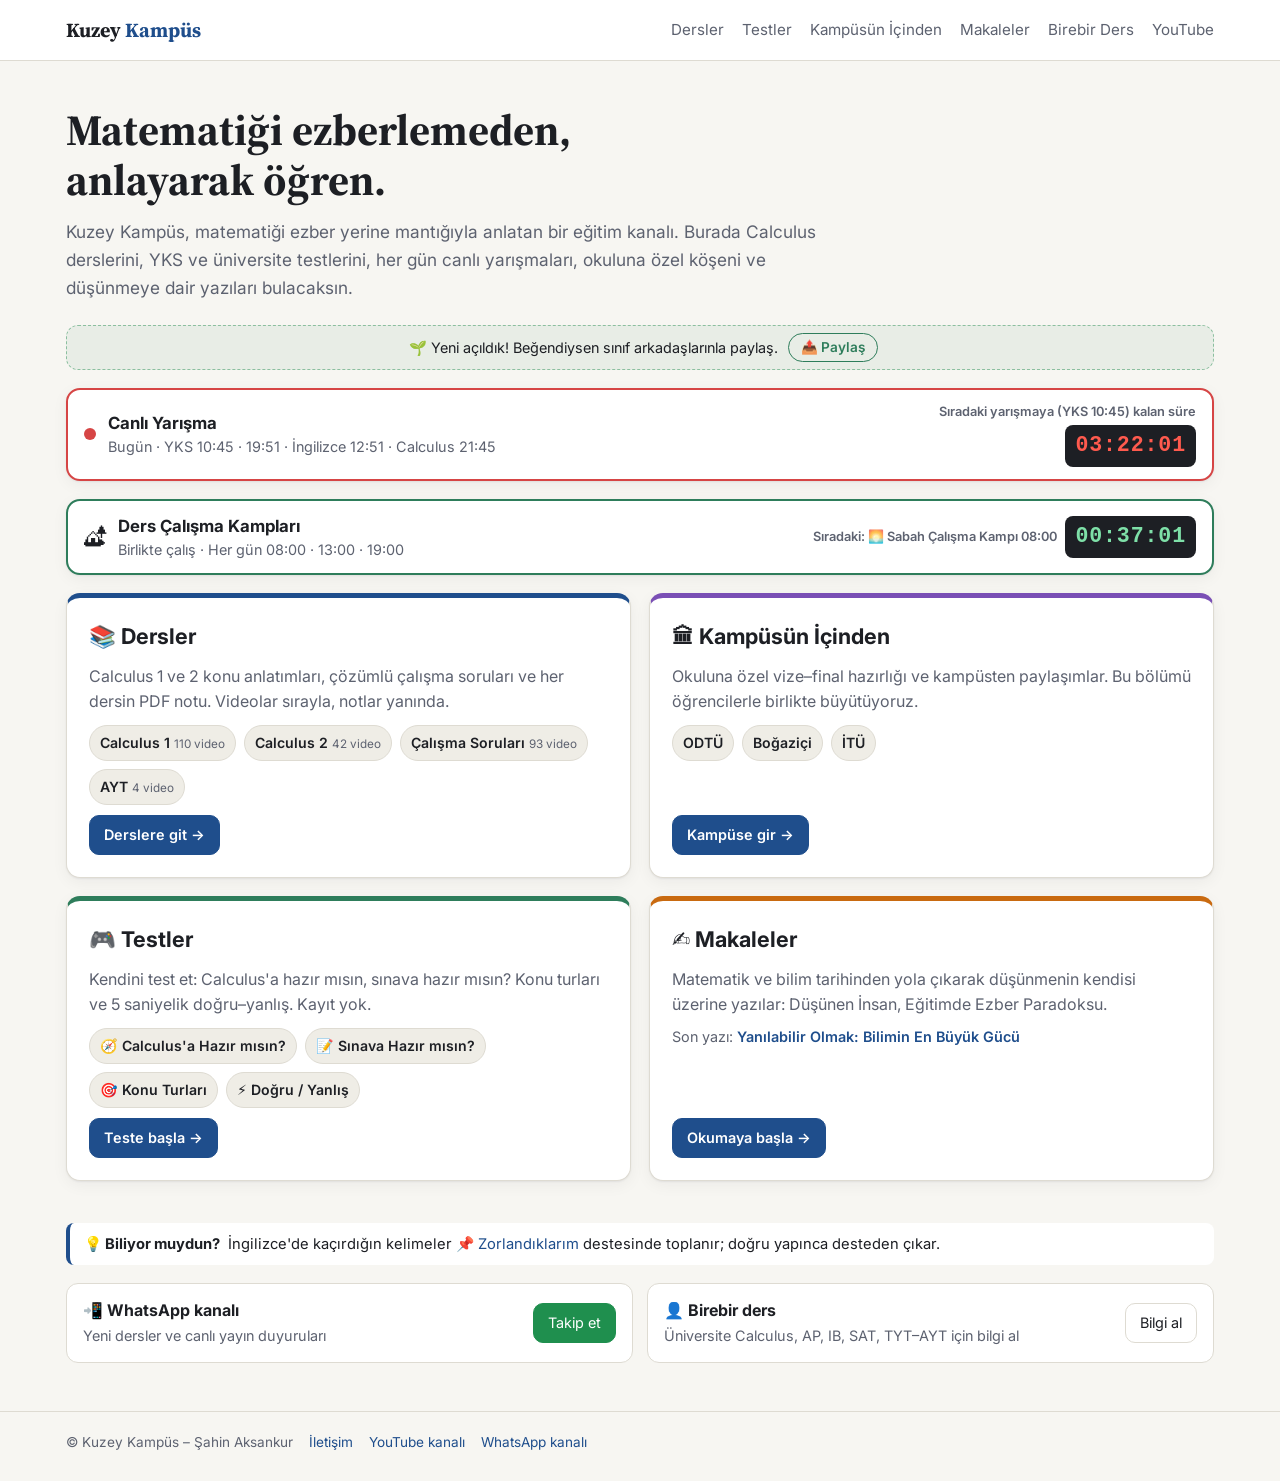
==== commit 940d5138: "YKS İşçi Problemleri: p (parça) yöntemiyle, formülsüz 75 soru + 8 D/Y Co-Authored-By: Claude Opus 5." ====
--- a/index.html
+++ b/index.html
@@ -8,7 +8,7 @@
   <link rel="preconnect" href="https://fonts.googleapis.com">
   <link rel="preconnect" href="https://fonts.gstatic.com" crossorigin>
   <link href="https://fonts.googleapis.com/css2?family=Inter:wght@400;600;700&family=Source+Serif+4:wght@600;700&display=swap" rel="stylesheet">
-  <link rel="stylesheet" href="assets/style.css?v=202611281031">
+  <link rel="stylesheet" href="assets/style.css?v=202611281040">
 </head>
 <body>
   <header class="topbar">
@@ -92,10 +92,10 @@
     </div>
   </footer>
 
-  <script src="assets/config.js?v=202611281031"></script>
-  <script src="assets/app.js?v=202611281031"></script>
-  <script src="assets/canli-takvim.js?v=202611281031"></script>
-  <script src="assets/kamp-takvim.js?v=202611281031"></script>
+  <script src="assets/config.js?v=202611281040"></script>
+  <script src="assets/app.js?v=202611281040"></script>
+  <script src="assets/canli-takvim.js?v=202611281040"></script>
+  <script src="assets/kamp-takvim.js?v=202611281040"></script>
   <!-- Ziyaretçi sayımı: GoatCounter (çerezsiz, kişisel veri yok; yerelde saymaz) -->
   <script data-goatcounter="https://kuzeykampus.goatcounter.com/count" async src="//gc.zgo.at/count.js"></script>
 </body>
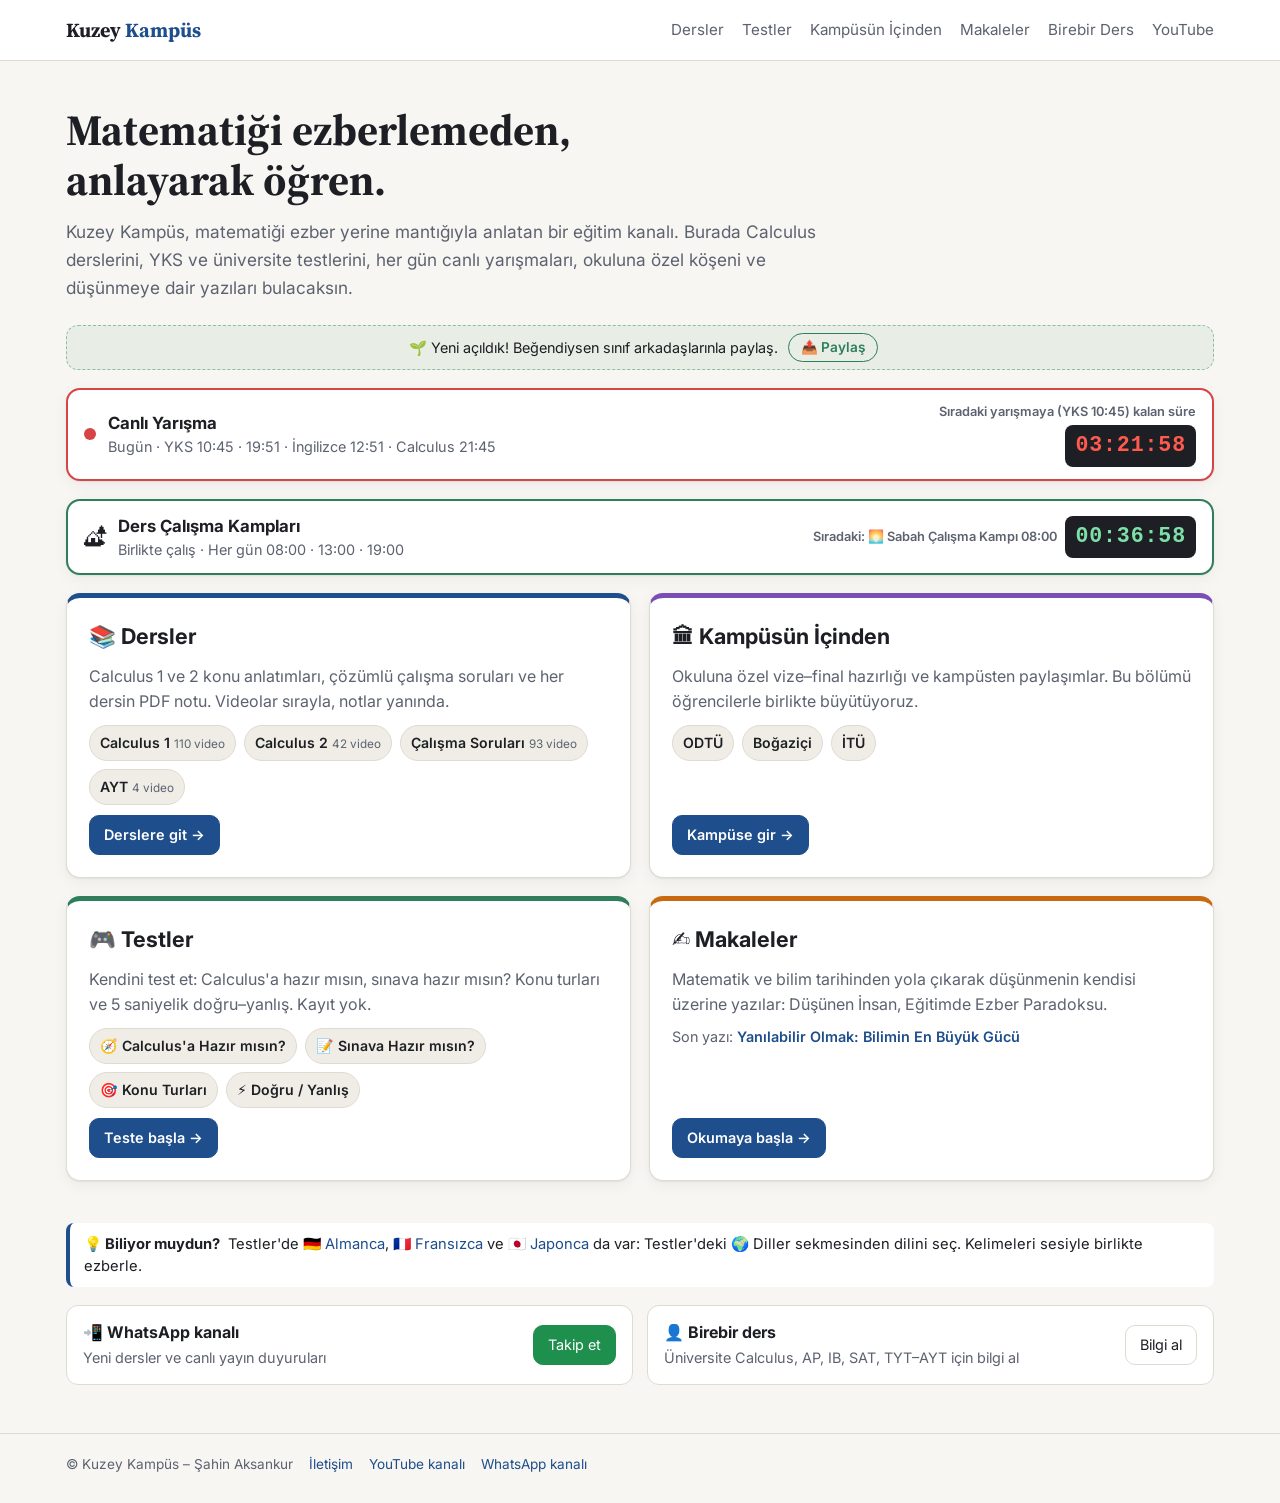
==== commit 5d8bda32: "YKS Havuz Problemleri p yöntemiyle yeniden yazıldı (57 soru, 8 Doğru/Yanlış; 1/x formülleri yok) Co-" ====
--- a/index.html
+++ b/index.html
@@ -8,7 +8,7 @@
   <link rel="preconnect" href="https://fonts.googleapis.com">
   <link rel="preconnect" href="https://fonts.gstatic.com" crossorigin>
   <link href="https://fonts.googleapis.com/css2?family=Inter:wght@400;600;700&family=Source+Serif+4:wght@600;700&display=swap" rel="stylesheet">
-  <link rel="stylesheet" href="assets/style.css?v=202611281040">
+  <link rel="stylesheet" href="assets/style.css?v=202611281043">
 </head>
 <body>
   <header class="topbar">
@@ -92,10 +92,10 @@
     </div>
   </footer>
 
-  <script src="assets/config.js?v=202611281040"></script>
-  <script src="assets/app.js?v=202611281040"></script>
-  <script src="assets/canli-takvim.js?v=202611281040"></script>
-  <script src="assets/kamp-takvim.js?v=202611281040"></script>
+  <script src="assets/config.js?v=202611281043"></script>
+  <script src="assets/app.js?v=202611281043"></script>
+  <script src="assets/canli-takvim.js?v=202611281043"></script>
+  <script src="assets/kamp-takvim.js?v=202611281043"></script>
   <!-- Ziyaretçi sayımı: GoatCounter (çerezsiz, kişisel veri yok; yerelde saymaz) -->
   <script data-goatcounter="https://kuzeykampus.goatcounter.com/count" async src="//gc.zgo.at/count.js"></script>
 </body>
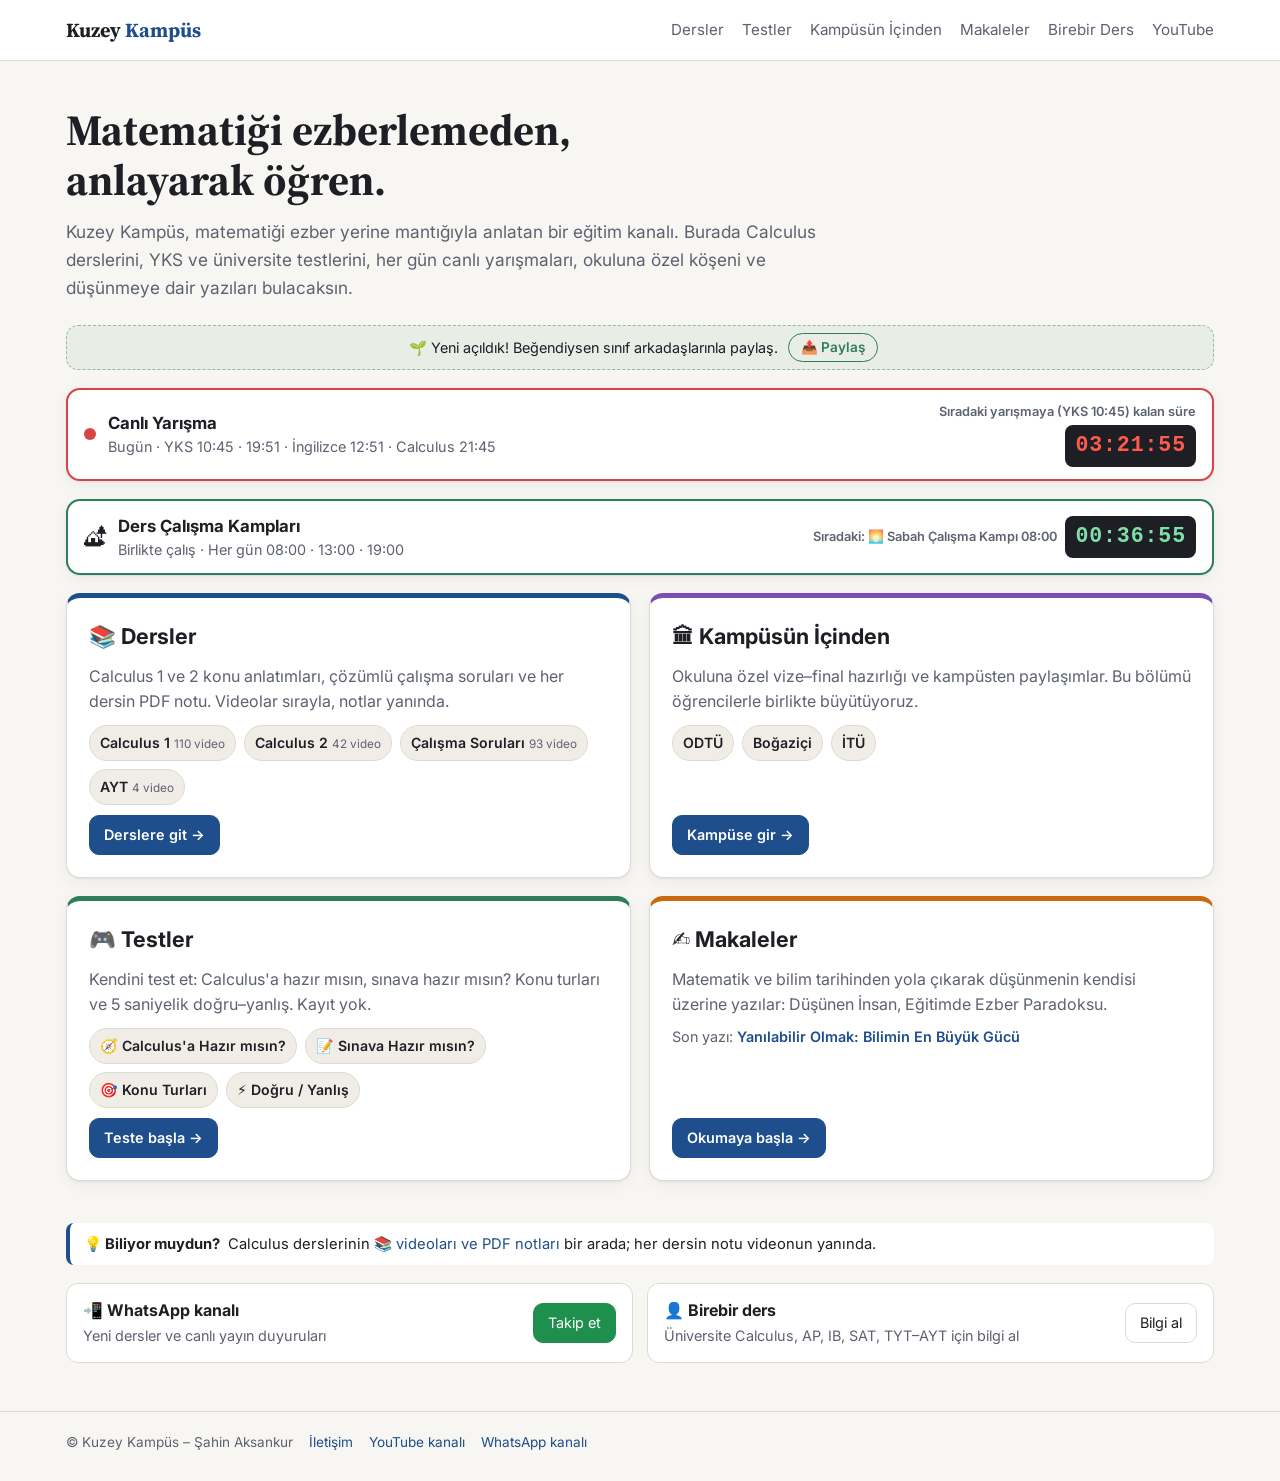
==== commit 7e6e8e25: "YKS Yüzde Problemleri: 47 soru + 8 Doğru/Yanlış (100x yöntemi, konu kapalı) Co-Authored-By: Claude O" ====
--- a/index.html
+++ b/index.html
@@ -8,7 +8,7 @@
   <link rel="preconnect" href="https://fonts.googleapis.com">
   <link rel="preconnect" href="https://fonts.gstatic.com" crossorigin>
   <link href="https://fonts.googleapis.com/css2?family=Inter:wght@400;600;700&family=Source+Serif+4:wght@600;700&display=swap" rel="stylesheet">
-  <link rel="stylesheet" href="assets/style.css?v=202611281043">
+  <link rel="stylesheet" href="assets/style.css?v=202611281045">
 </head>
 <body>
   <header class="topbar">
@@ -92,10 +92,10 @@
     </div>
   </footer>
 
-  <script src="assets/config.js?v=202611281043"></script>
-  <script src="assets/app.js?v=202611281043"></script>
-  <script src="assets/canli-takvim.js?v=202611281043"></script>
-  <script src="assets/kamp-takvim.js?v=202611281043"></script>
+  <script src="assets/config.js?v=202611281045"></script>
+  <script src="assets/app.js?v=202611281045"></script>
+  <script src="assets/canli-takvim.js?v=202611281045"></script>
+  <script src="assets/kamp-takvim.js?v=202611281045"></script>
   <!-- Ziyaretçi sayımı: GoatCounter (çerezsiz, kişisel veri yok; yerelde saymaz) -->
   <script data-goatcounter="https://kuzeykampus.goatcounter.com/count" async src="//gc.zgo.at/count.js"></script>
 </body>
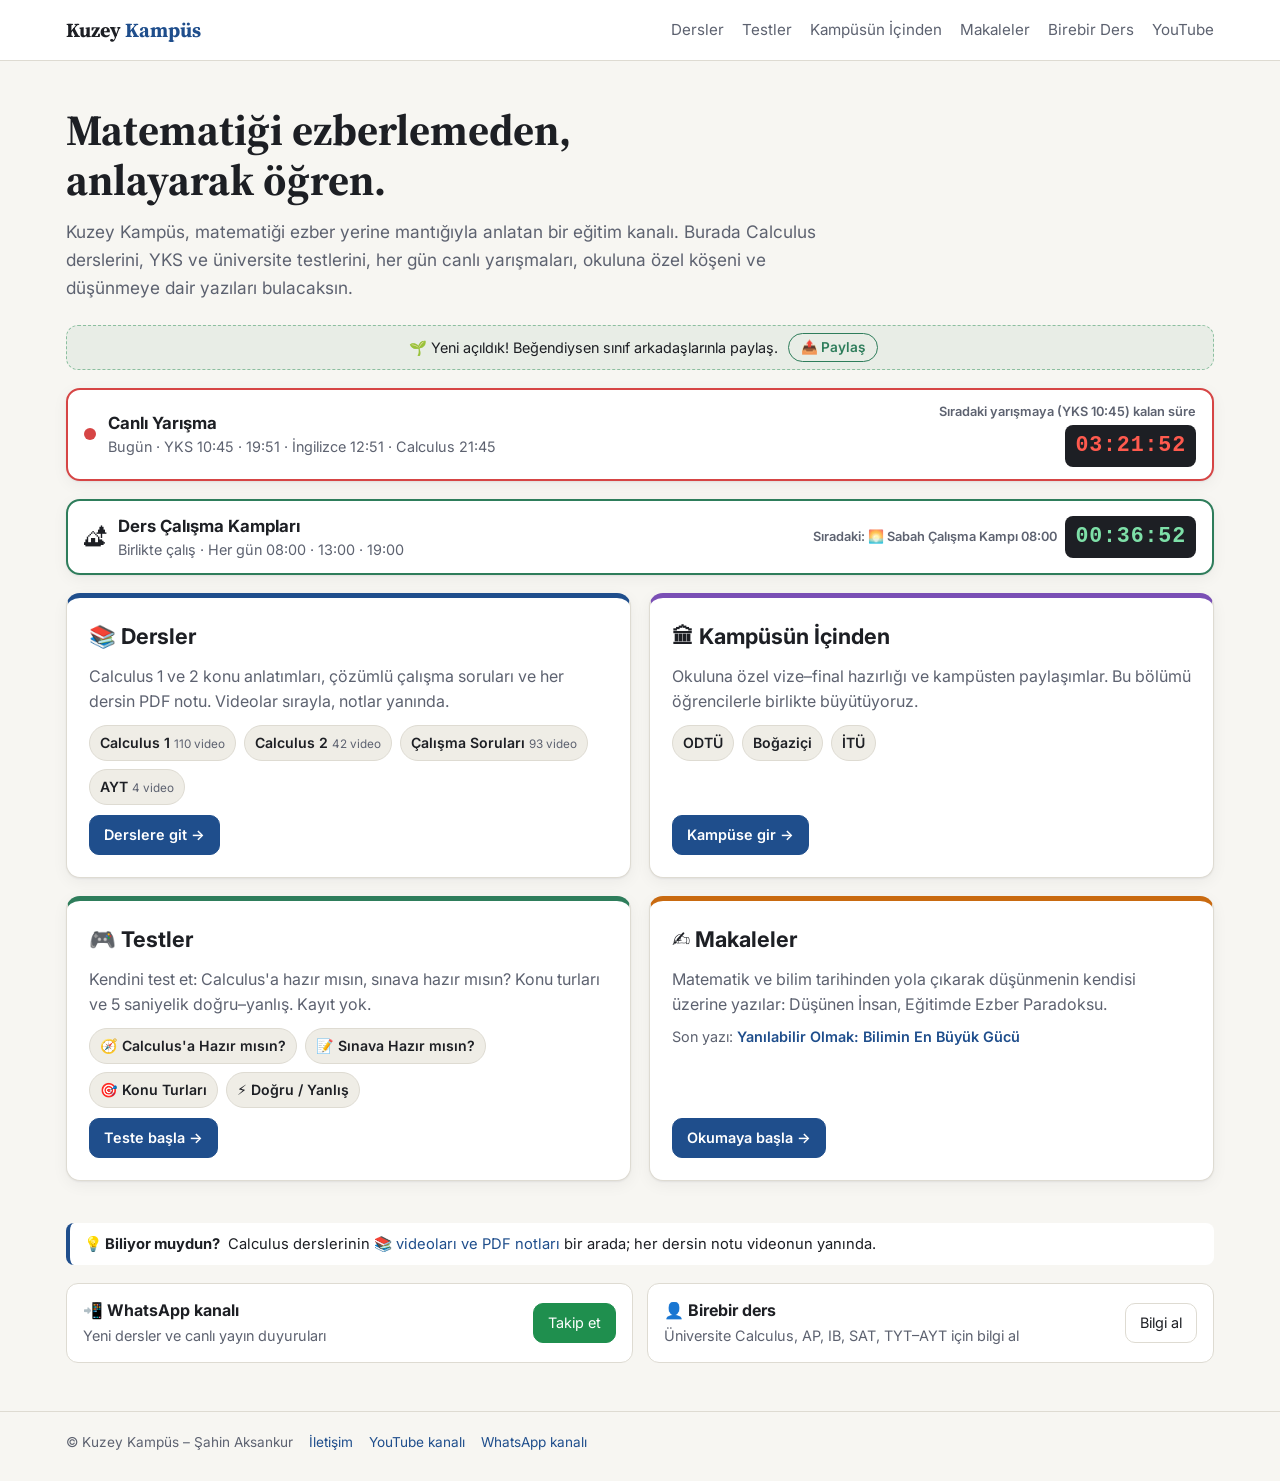
==== commit 8af3d9b2: "YKS Yüzde Problemleri yayında Co-Authored-By: Claude Opus 5.5 <noreply@anthropic.com>" ====
--- a/index.html
+++ b/index.html
@@ -8,7 +8,7 @@
   <link rel="preconnect" href="https://fonts.googleapis.com">
   <link rel="preconnect" href="https://fonts.gstatic.com" crossorigin>
   <link href="https://fonts.googleapis.com/css2?family=Inter:wght@400;600;700&family=Source+Serif+4:wght@600;700&display=swap" rel="stylesheet">
-  <link rel="stylesheet" href="assets/style.css?v=202611281045">
+  <link rel="stylesheet" href="assets/style.css?v=202611281046">
 </head>
 <body>
   <header class="topbar">
@@ -92,10 +92,10 @@
     </div>
   </footer>
 
-  <script src="assets/config.js?v=202611281045"></script>
-  <script src="assets/app.js?v=202611281045"></script>
-  <script src="assets/canli-takvim.js?v=202611281045"></script>
-  <script src="assets/kamp-takvim.js?v=202611281045"></script>
+  <script src="assets/config.js?v=202611281046"></script>
+  <script src="assets/app.js?v=202611281046"></script>
+  <script src="assets/canli-takvim.js?v=202611281046"></script>
+  <script src="assets/kamp-takvim.js?v=202611281046"></script>
   <!-- Ziyaretçi sayımı: GoatCounter (çerezsiz, kişisel veri yok; yerelde saymaz) -->
   <script data-goatcounter="https://kuzeykampus.goatcounter.com/count" async src="//gc.zgo.at/count.js"></script>
 </body>
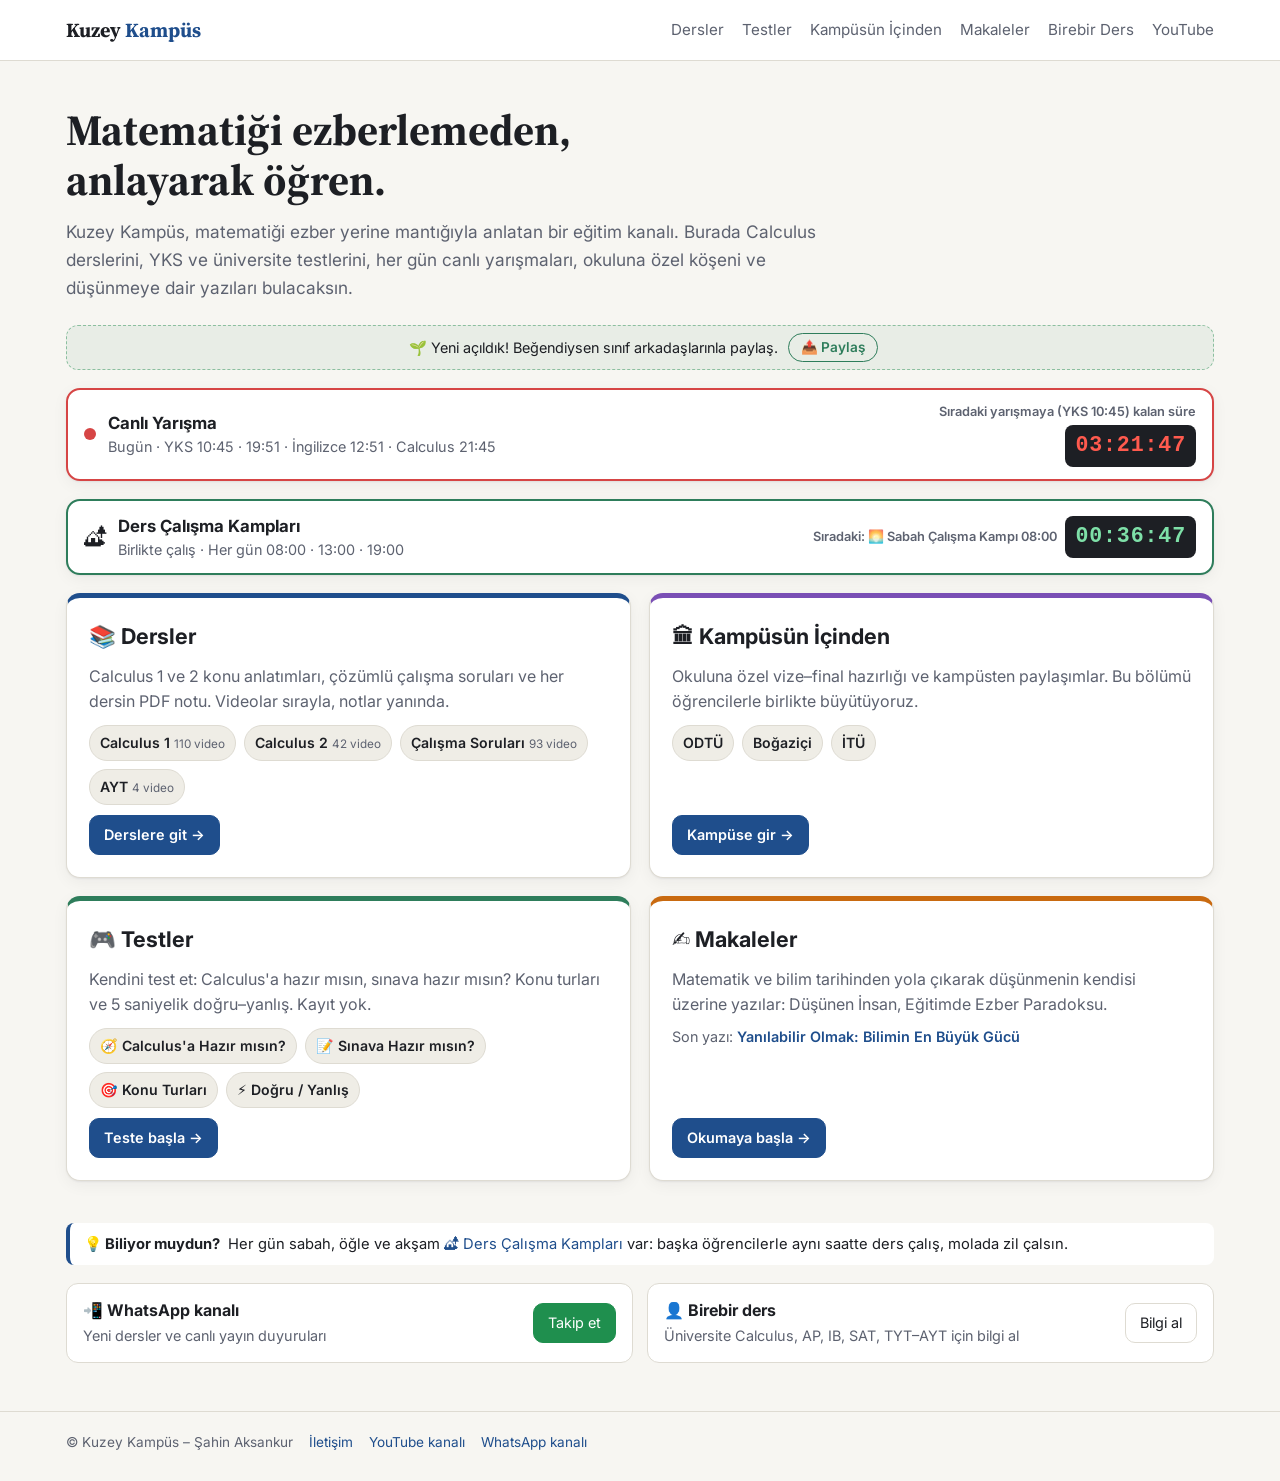
==== commit 05816ada: "YKS Kâr – Zarar Problemleri yayında (42 soru + 8 Doğru/Yanlış) Co-Authored-By: Claude Opus 5.5 <nore" ====
--- a/index.html
+++ b/index.html
@@ -8,7 +8,7 @@
   <link rel="preconnect" href="https://fonts.googleapis.com">
   <link rel="preconnect" href="https://fonts.gstatic.com" crossorigin>
   <link href="https://fonts.googleapis.com/css2?family=Inter:wght@400;600;700&family=Source+Serif+4:wght@600;700&display=swap" rel="stylesheet">
-  <link rel="stylesheet" href="assets/style.css?v=202611281046">
+  <link rel="stylesheet" href="assets/style.css?v=202611281047">
 </head>
 <body>
   <header class="topbar">
@@ -92,10 +92,10 @@
     </div>
   </footer>
 
-  <script src="assets/config.js?v=202611281046"></script>
-  <script src="assets/app.js?v=202611281046"></script>
-  <script src="assets/canli-takvim.js?v=202611281046"></script>
-  <script src="assets/kamp-takvim.js?v=202611281046"></script>
+  <script src="assets/config.js?v=202611281047"></script>
+  <script src="assets/app.js?v=202611281047"></script>
+  <script src="assets/canli-takvim.js?v=202611281047"></script>
+  <script src="assets/kamp-takvim.js?v=202611281047"></script>
   <!-- Ziyaretçi sayımı: GoatCounter (çerezsiz, kişisel veri yok; yerelde saymaz) -->
   <script data-goatcounter="https://kuzeykampus.goatcounter.com/count" async src="//gc.zgo.at/count.js"></script>
 </body>
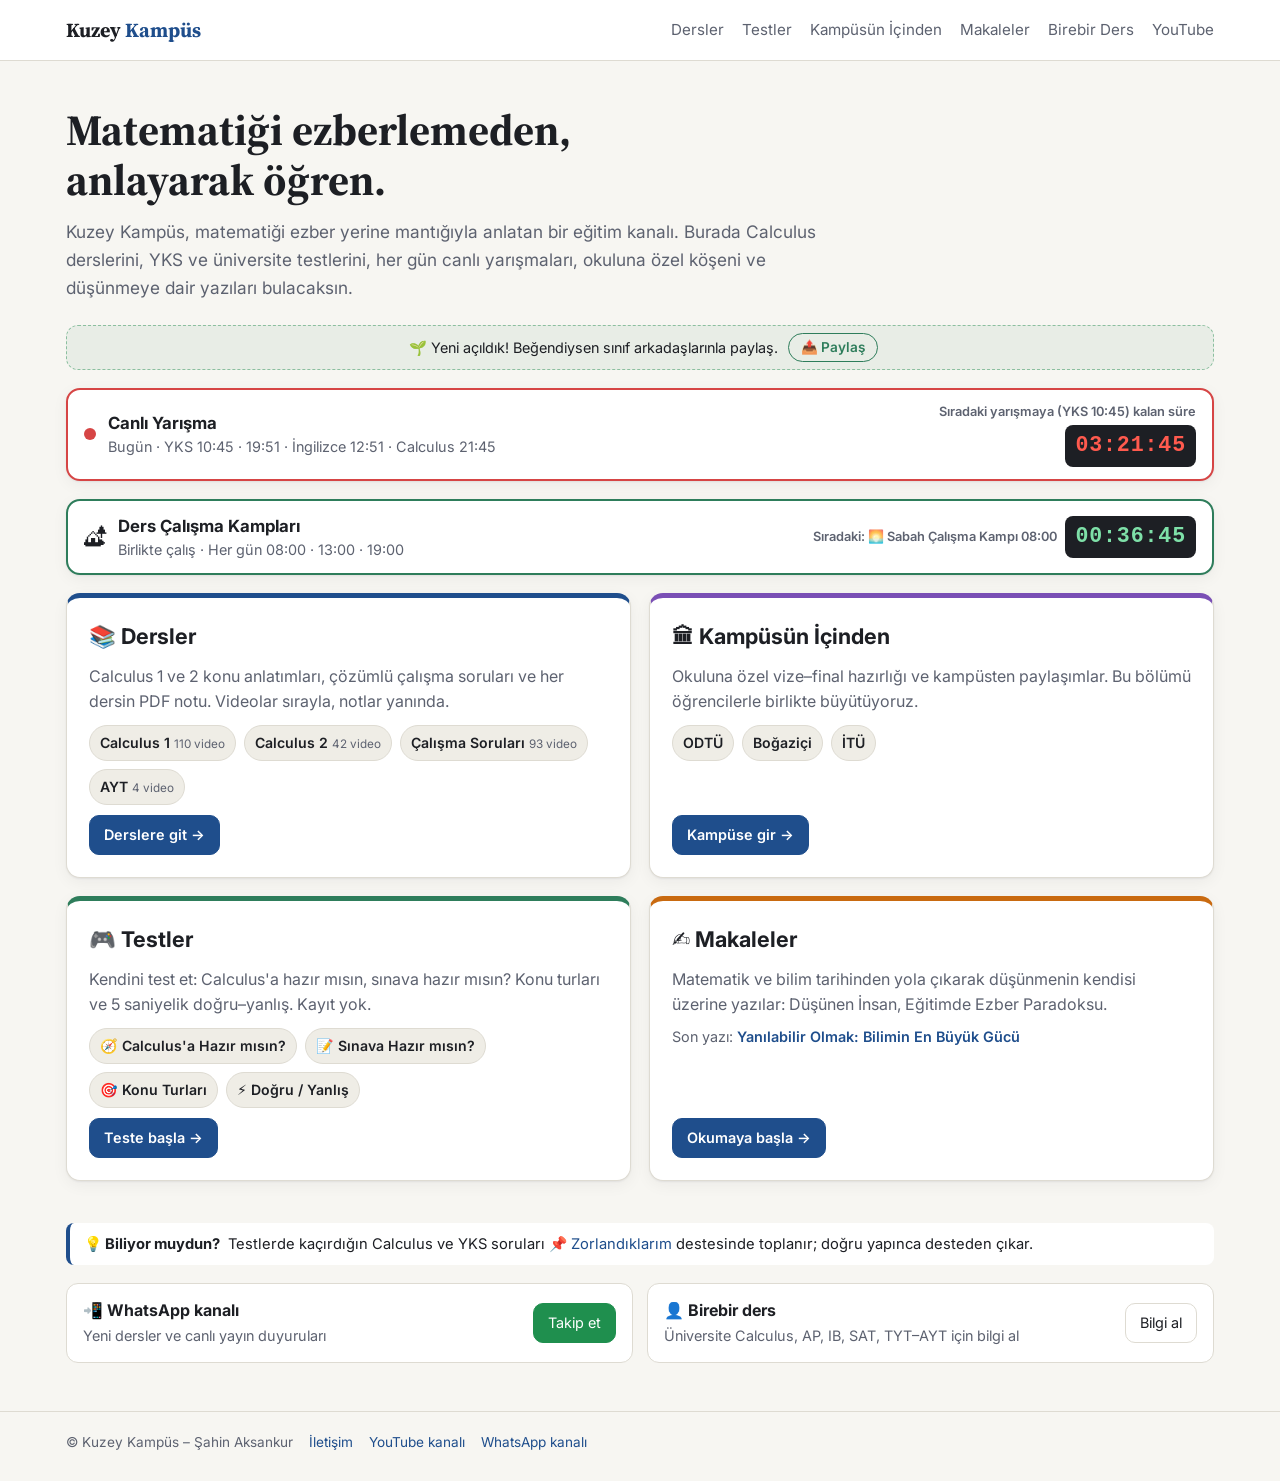
==== commit 76f9a33c: "YKS Yüzde: yüzde dili soruları (52 soru + 4 D/Y; x · 10/100, x · 110/100 · 90/100) Co-Authored-By: C" ====
--- a/index.html
+++ b/index.html
@@ -8,7 +8,7 @@
   <link rel="preconnect" href="https://fonts.googleapis.com">
   <link rel="preconnect" href="https://fonts.gstatic.com" crossorigin>
   <link href="https://fonts.googleapis.com/css2?family=Inter:wght@400;600;700&family=Source+Serif+4:wght@600;700&display=swap" rel="stylesheet">
-  <link rel="stylesheet" href="assets/style.css?v=202611281047">
+  <link rel="stylesheet" href="assets/style.css?v=202611281052">
 </head>
 <body>
   <header class="topbar">
@@ -92,10 +92,10 @@
     </div>
   </footer>
 
-  <script src="assets/config.js?v=202611281047"></script>
-  <script src="assets/app.js?v=202611281047"></script>
-  <script src="assets/canli-takvim.js?v=202611281047"></script>
-  <script src="assets/kamp-takvim.js?v=202611281047"></script>
+  <script src="assets/config.js?v=202611281052"></script>
+  <script src="assets/app.js?v=202611281052"></script>
+  <script src="assets/canli-takvim.js?v=202611281052"></script>
+  <script src="assets/kamp-takvim.js?v=202611281052"></script>
   <!-- Ziyaretçi sayımı: GoatCounter (çerezsiz, kişisel veri yok; yerelde saymaz) -->
   <script data-goatcounter="https://kuzeykampus.goatcounter.com/count" async src="//gc.zgo.at/count.js"></script>
 </body>
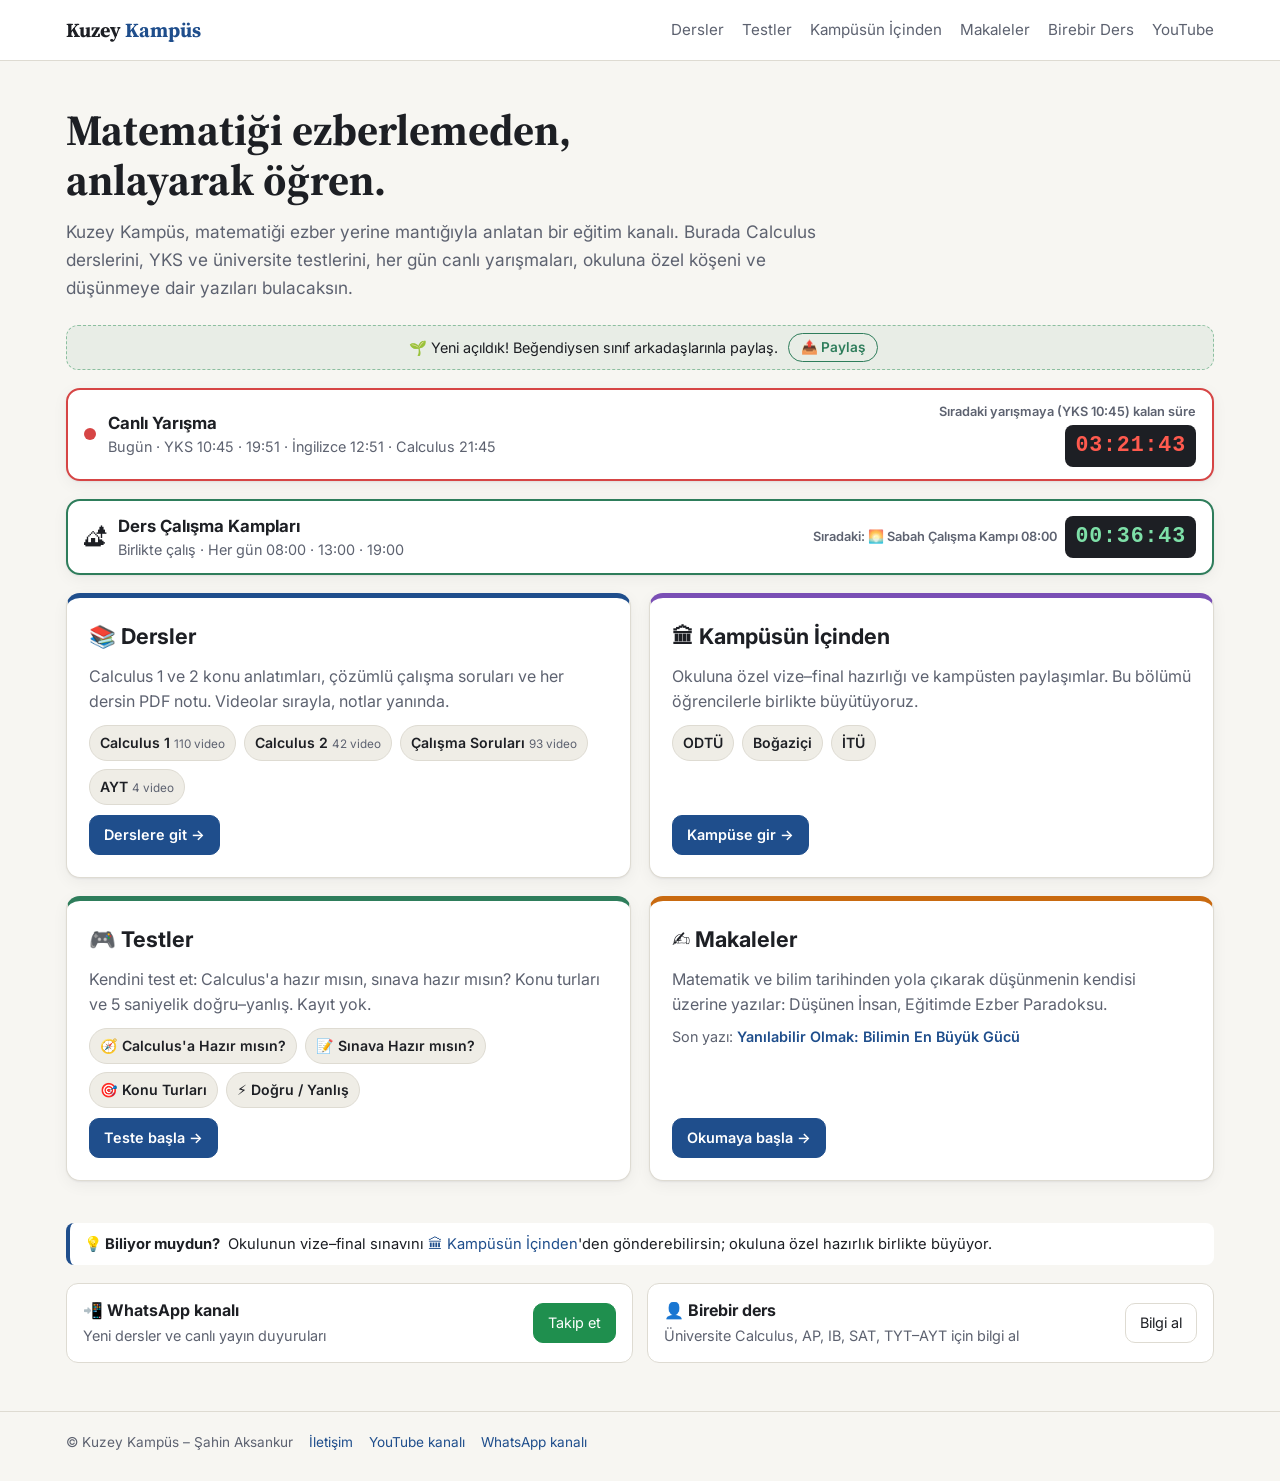
==== commit 7b4fd151: "YKS Kesir Problemleri: kesirli sayı soruları (+39 soru, +5 Doğru/Yanlış) Co-Authored-By: Claude Opus" ====
--- a/index.html
+++ b/index.html
@@ -8,7 +8,7 @@
   <link rel="preconnect" href="https://fonts.googleapis.com">
   <link rel="preconnect" href="https://fonts.gstatic.com" crossorigin>
   <link href="https://fonts.googleapis.com/css2?family=Inter:wght@400;600;700&family=Source+Serif+4:wght@600;700&display=swap" rel="stylesheet">
-  <link rel="stylesheet" href="assets/style.css?v=202611281052">
+  <link rel="stylesheet" href="assets/style.css?v=202611281057">
 </head>
 <body>
   <header class="topbar">
@@ -92,10 +92,10 @@
     </div>
   </footer>
 
-  <script src="assets/config.js?v=202611281052"></script>
-  <script src="assets/app.js?v=202611281052"></script>
-  <script src="assets/canli-takvim.js?v=202611281052"></script>
-  <script src="assets/kamp-takvim.js?v=202611281052"></script>
+  <script src="assets/config.js?v=202611281057"></script>
+  <script src="assets/app.js?v=202611281057"></script>
+  <script src="assets/canli-takvim.js?v=202611281057"></script>
+  <script src="assets/kamp-takvim.js?v=202611281057"></script>
   <!-- Ziyaretçi sayımı: GoatCounter (çerezsiz, kişisel veri yok; yerelde saymaz) -->
   <script data-goatcounter="https://kuzeykampus.goatcounter.com/count" async src="//gc.zgo.at/count.js"></script>
 </body>
